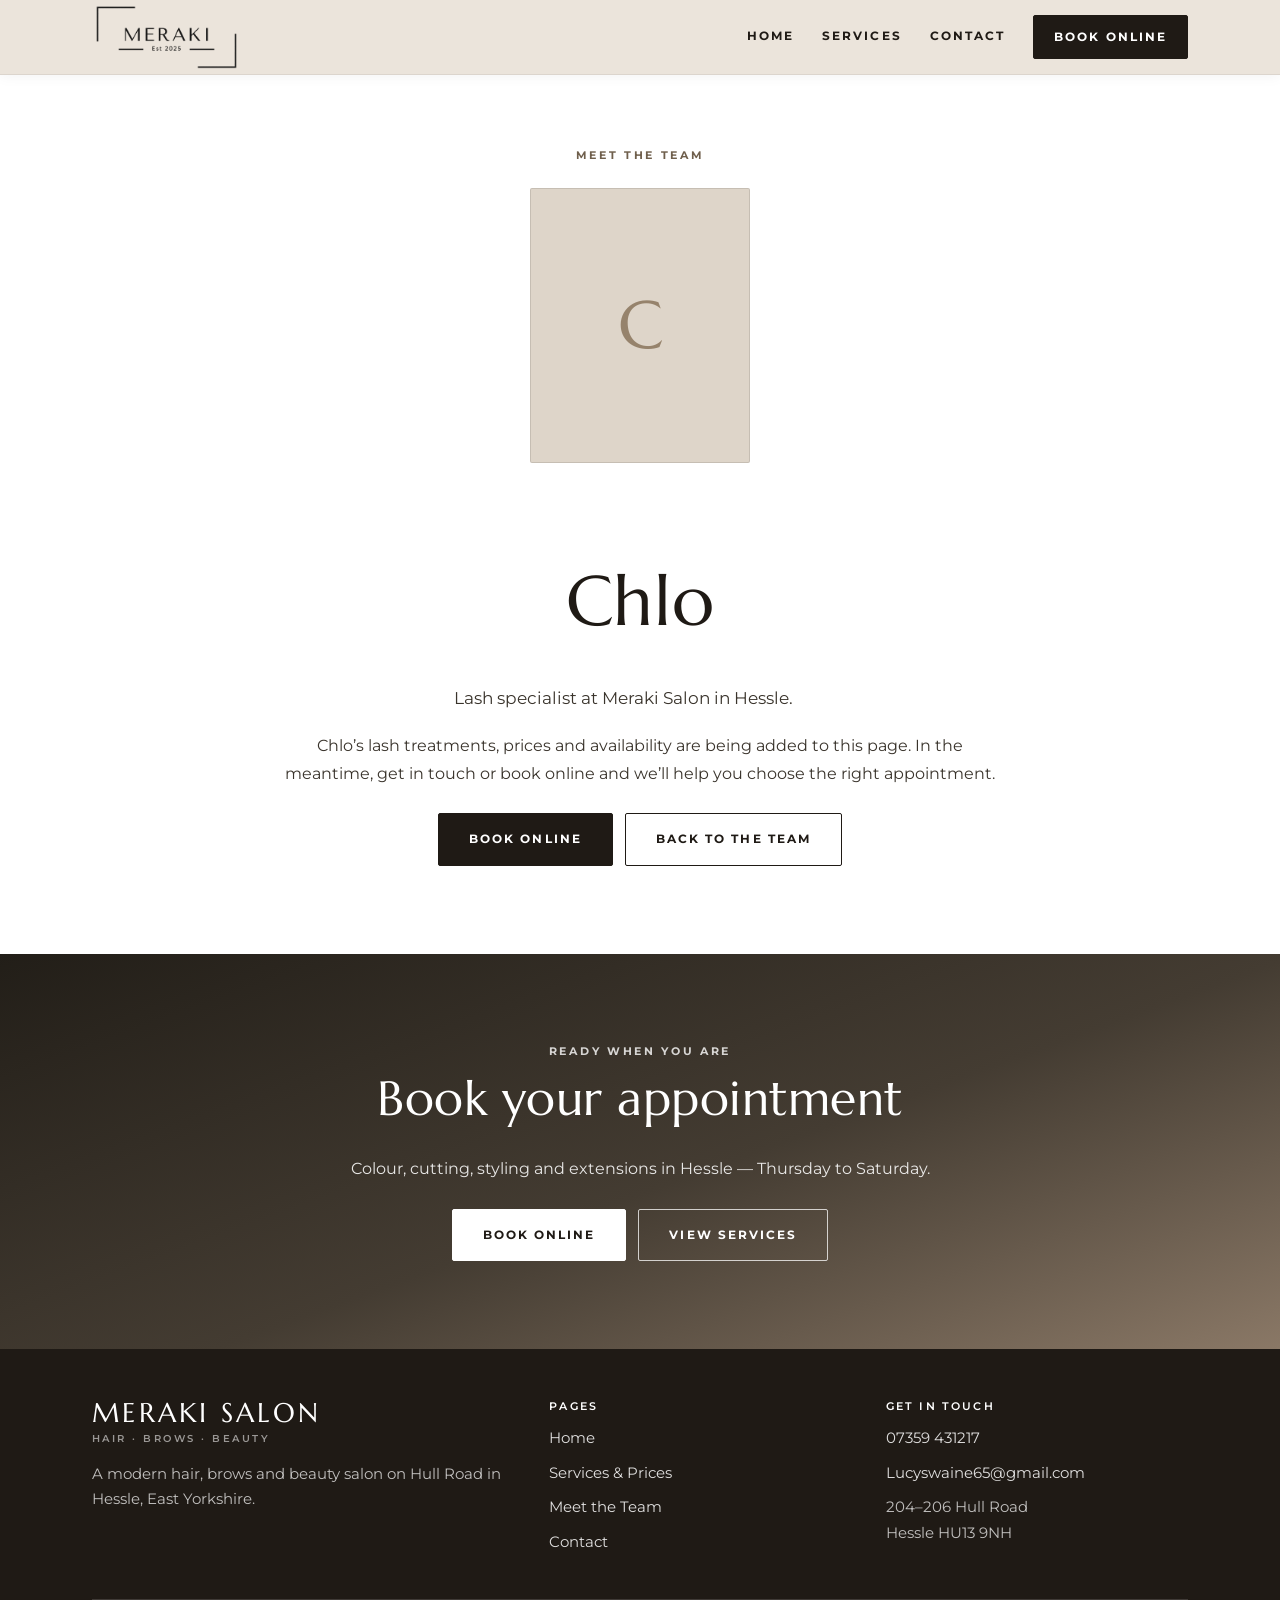
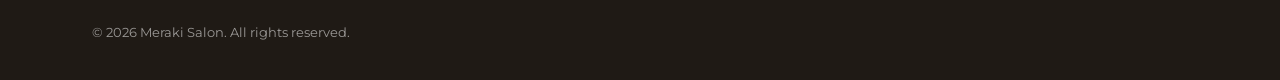
==== chlo.html @ 534a0dbd "Rebrand to hair, brows and beauty: hero copy at bottom, new intro, Meet the Team with Chlo page, cac" ====
<!DOCTYPE html>
<html lang="en-GB">
<head>
<meta charset="utf-8">
<meta name="viewport" content="width=device-width, initial-scale=1">
<title>Chlo | Lashes at Meraki Salon, Hessle</title>
<meta name="description" content="Meet Chlo, lash specialist at Meraki Salon on Hull Road, Hessle.">
<meta name="theme-color" content="#ebe4db">
<link rel="canonical" href="https://merakisalon.brightsite.app/chlo">
<meta name="robots" content="index,follow,max-image-preview:large">
<meta property="og:type" content="website">
<meta property="og:site_name" content="Meraki Salon">
<meta property="og:locale" content="en_GB">
<meta property="og:url" content="https://merakisalon.brightsite.app/chlo">
<meta property="og:title" content="Chlo | Lashes at Meraki Salon, Hessle">
<meta property="og:description" content="Meet Chlo, lash specialist at Meraki Salon on Hull Road, Hessle.">
<meta property="og:image" content="https://merakisalon.brightsite.app/images/hero-meraki.jpg">
<meta name="twitter:card" content="summary_large_image">
<meta name="twitter:title" content="Chlo | Lashes at Meraki Salon, Hessle">
<meta name="twitter:description" content="Meet Chlo, lash specialist at Meraki Salon on Hull Road, Hessle.">
<meta name="twitter:image" content="https://merakisalon.brightsite.app/images/hero-meraki.jpg">
<link rel="preconnect" href="https://fonts.googleapis.com">
<link rel="preconnect" href="https://fonts.gstatic.com" crossorigin>
<link href="https://fonts.googleapis.com/css2?family=Marcellus&family=Montserrat:wght@300;400;600;700&display=swap" rel="stylesheet">
<link rel="icon" href="images/favicon.svg" type="image/svg+xml">
<link rel="stylesheet" href="css/site.css">
</head>
<body>

<header class="site-header">
  <div class="container">
    <a class="brand" href="/"><img class="brand-logo" src="images/meraki-logo-v2.png" alt="Meraki Salon" width="800" height="337"></a>
    <button class="nav-toggle" aria-label="Menu" aria-expanded="false"><i></i><i></i><i></i></button>
    <nav class="nav">
      <a href="/">Home</a>
      <span class="has-drop">
        <a href="/services">Services</a>
        <span class="drop">
          <a href="/services">All Services &amp; Prices</a>
          <a href="/services#packages">Packages</a>
          <a href="/services#colour">Hair Colouring</a>
          <a href="/services#cutting">Cutting</a>
          <a href="/services#styling">Styling &amp; Treatments</a>
        </span>
      </span>
      <a href="/contact">Contact</a>
      <a class="btn btn--ghost nav-gift" href="tel:+447359431217">Call&nbsp;Lucy</a>
      <a class="btn" href="https://www.fresha.com/book-now/lucy-swaine-hairdressing-fx5bd5df/all-offer?pId=1186600" target="_blank" rel="noopener">Book&nbsp;Online</a>
      <span class="nav-wordmark" aria-hidden="true">Meraki Salon</span>
    </nav>
  </div>
</header>

<section class="section section--first">
  <div class="container intro">
    <span class="eyebrow">Meet the team</span>
    <div class="team" style="margin:1.4em 0 1.6em"><div class="team-card" style="cursor:default"><div class="team-photo" role="img" aria-label="Photo of Chlo coming soon"><span>C</span></div></div></div>
    <h1>Chlo</h1>
    <p class="lede">Lash specialist at Meraki Salon in Hessle.</p>
    <p>Chlo&rsquo;s lash treatments, prices and availability are being added to this page. In the meantime, get in touch or book online and we&rsquo;ll help you choose the right appointment.</p>
    <div class="btn-row" style="justify-content:center">
      <a class="btn" href="https://www.fresha.com/book-now/lucy-swaine-hairdressing-fx5bd5df/all-offer?pId=1186600" target="_blank" rel="noopener">Book Online</a>
      <a class="btn btn--ghost" href="/#team">Back to the team</a>
    </div>
  </div>
</section>

<section class="section band">
  <div class="container">
    <span class="eyebrow">Ready when you are</span>
    <h2>Book your appointment</h2>
    <p>Colour, cutting, styling and extensions in Hessle &mdash; Thursday to Saturday.</p>
    <div class="btn-row" style="justify-content:center;margin-top:1.6em">
      <a class="btn btn--light" href="https://www.fresha.com/book-now/lucy-swaine-hairdressing-fx5bd5df/all-offer?pId=1186600" target="_blank" rel="noopener">Book Online</a>
      <a class="btn btn--outline-light" href="/services">View Services</a>
    </div>
  </div>
</section>

<footer class="site-footer">
  <div class="container">
    <div class="footer-grid">
      <div>
        <p class="brand-line">Meraki Salon</p>
        <span class="brand-line-sub">Hair &middot; Brows &middot; Beauty</span>
        <p>A modern hair, brows and beauty salon on Hull Road in Hessle, East Yorkshire.</p>
      </div>
      <div>
        <h4>Pages</h4>
        <ul>
          <li><a href="/">Home</a></li>
          <li><a href="/services">Services &amp; Prices</a></li>
          <li><a href="/#team">Meet the Team</a></li>
          <li><a href="/contact">Contact</a></li>
        </ul>
      </div>
      <div>
        <h4>Get in touch</h4>
        <ul>
          <li><a href="tel:+447359431217">07359 431217</a></li>
          <li><a href="mailto:Lucyswaine65@gmail.com">Lucyswaine65@gmail.com</a></li>
          <li>204&ndash;206 Hull Road<br>Hessle HU13 9NH</li>
        </ul>
      </div>
    </div>
    <div class="legal">&copy; <span id="yr">2026</span> Meraki Salon. All rights reserved.</div>
  </div>
</footer>

<script src="js/site.js" defer></script>
</body>
</html>
---- css/site.css ----
/* Meraki Salon — Hessle. Single stylesheet, no dependencies. */

:root{
  --ink:#1f1a15;
  --body:#3a342c;
  --muted:#6c6254;
  /* The whole palette is keyed to the salon's polished plaster wall, which
     samples at #b8a594 — a warm greige, not a gold. --champagne is that wall
     tinted back to a page wash; the header, tinted sections and the mobile
     hero panel all key off it, alternating against plain white. It sits a
     step deeper than off-white on purpose — at #f6efe9 the banding was too
     close to white to read on a phone. --clay is the wall at full strength,
     darkened just enough to carry small text on the wash. */
  --wall:#b8a594;
  --champagne:#ebe4db;
  --champagne-2:#ded5c9;
  --taupe:#cdc1b2;
  --clay:#96836c;
  --clay-dark:#6f5f4c;
  --line:rgba(28,24,21,.12);
  --radius:2px;
  --shadow:0 18px 50px rgba(28,24,21,.10);
}

*,*::before,*::after{box-sizing:border-box;}
html{scroll-behavior:smooth;scroll-padding-top:110px;}
body{
  margin:0;
  font-family:'Montserrat',-apple-system,BlinkMacSystemFont,'Segoe UI',Helvetica,Arial,sans-serif;
  font-size:16px;line-height:1.75;color:var(--body);background:#fff;
  -webkit-font-smoothing:antialiased;
}
img{max-width:100%;display:block;}
a{color:var(--clay-dark);}

h1,h2,h3,h4{color:var(--ink);font-weight:600;line-height:1.2;margin:0 0 .6em;letter-spacing:-.01em;}
/* Display serif for page and section titles — it matches the lettering on the
   salon's own sign. Montserrat carries everything smaller, where the serif's
   thin strokes stop holding up. */
h1,h2{
  font-family:'Marcellus',Georgia,'Times New Roman',serif;
  font-weight:400;letter-spacing:.01em;line-height:1.12;
}
h1{font-size:clamp(2.7rem,6.4vw,4.4rem);}
h2{font-size:clamp(2.1rem,4.2vw,3rem);}
h3{font-size:1.05rem;font-weight:600;}
p{margin:0 0 1.1em;}

.container{width:100%;max-width:1140px;margin:0 auto;padding:0 22px;}
.section{padding:5.5em 0;}
.section--tint{background:var(--champagne);}
/* first section on pages with no hero — clear the fixed header */
.section.section--first{padding-top:calc(74px + 4.5em);}
@media(max-width:767px){.section.section--first{padding-top:calc(74px + 2.2em);}}
.section--taupe{background:var(--champagne-2);}
@media(max-width:767px){.section{padding:3.5em 0;}}

.eyebrow{
  display:block;font-size:.7rem;font-weight:700;letter-spacing:.24em;
  text-transform:uppercase;color:var(--clay-dark);margin-bottom:1em;
}
.lede{font-size:1.06rem;color:var(--body);max-width:62ch;}
.center{text-align:center;}
.sr-only{
  position:absolute;width:1px;height:1px;padding:0;margin:-1px;overflow:hidden;
  clip:rect(0 0 0 0);white-space:nowrap;border:0;
}
.center .lede{margin-left:auto;margin-right:auto;}

.btn{
  display:inline-block;padding:15px 30px;border:1px solid var(--ink);
  background:var(--ink);color:#fff;text-decoration:none;border-radius:var(--radius);
  font-size:.72rem;font-weight:700;letter-spacing:.18em;text-transform:uppercase;
  transition:background .2s,color .2s,border-color .2s;
}
.btn:hover{background:transparent;color:var(--ink);}
.btn--ghost{background:transparent;color:var(--ink);}
.btn--ghost:hover{background:var(--ink);color:#fff;}
.btn--light{background:#fff;border-color:#fff;color:var(--ink);}
.btn--light:hover{background:transparent;color:#fff;border-color:#fff;}
.btn--outline-light{background:transparent;border-color:rgba(255,255,255,.75);color:#fff;}
.btn--outline-light:hover{background:#fff;color:var(--ink);border-color:#fff;}
.btn-row{display:flex;flex-wrap:wrap;gap:12px;}
.center .btn-row{justify-content:center;}

/* ---------- motion ----------
   Everything here is opt-in via .reveal and disabled entirely for
   users who ask for reduced motion. */
.reveal{
  opacity:0;transform:translateY(22px);
  transition:opacity .7s cubic-bezier(.22,.61,.36,1), transform .7s cubic-bezier(.22,.61,.36,1);
  will-change:opacity,transform;
}
.reveal.in{opacity:1;transform:none;}
.reveal-d1{transition-delay:.09s;}
.reveal-d2{transition-delay:.18s;}
.reveal-d3{transition-delay:.27s;}

/* hero entrance */
@keyframes heroFade{from{opacity:0;transform:scale(1.045);}to{opacity:1;transform:none;}}
@keyframes riseIn{from{opacity:0;transform:translateY(16px);}to{opacity:1;transform:none;}}
.hero-media img{animation:heroFade 1.4s cubic-bezier(.22,.61,.36,1) both;}
.hero .eyebrow{animation:riseIn .8s cubic-bezier(.22,.61,.36,1) .25s both;}
.hero-title{animation:riseIn .8s cubic-bezier(.22,.61,.36,1) .34s both;}
.hero .hero-sub{animation:riseIn .8s cubic-bezier(.22,.61,.36,1) .46s both;}
.hero .btn-row{animation:riseIn .8s cubic-bezier(.22,.61,.36,1) .5s both;}
.hero-tags{animation:riseIn .8s cubic-bezier(.22,.61,.36,1) .62s both;}

/* interaction polish */
.btn{transition:background .25s,color .25s,border-color .25s,transform .25s,box-shadow .25s;}
.btn:hover{transform:translateY(-2px);box-shadow:0 10px 22px rgba(28,24,21,.16);}
.btn:active{transform:translateY(0);box-shadow:none;}
.card{transition:transform .4s cubic-bezier(.22,.61,.36,1),box-shadow .4s;}
.card:hover{transform:translateY(-4px);box-shadow:0 26px 60px rgba(28,24,21,.14);}
.gallery figure::after{
  content:"";position:absolute;inset:0;background:rgba(28,24,21,.12);
  opacity:0;transition:opacity .4s;
}
.gallery figure:hover::after{opacity:1;}
.brand:hover .brand-name{opacity:.72;}
.drop{transform-origin:top center;}
.has-drop:hover .drop,.has-drop:focus-within .drop{animation:riseIn .28s ease both;}

@media(prefers-reduced-motion:reduce){
  .reveal{opacity:1;transform:none;transition:none;}
  .hero-media img,.hero .eyebrow,.hero-title,.hero .hero-sub,.hero .btn-row,.hero-tags,
  .has-drop:hover .drop,.has-drop:focus-within .drop{animation:none;}
  .btn:hover,.card:hover{transform:none;box-shadow:none;}
  html{scroll-behavior:auto;}
}

/* ---------- header ---------- */
.site-header{
  position:fixed;inset:0 0 auto 0;z-index:50;background:var(--champagne);
  border-bottom:1px solid rgba(28,24,21,.07);
  box-shadow:0 1px 14px rgba(28,24,21,.05);
  transition:box-shadow .35s ease,background .35s ease;
}
/* NB: no backdrop-filter / filter here. A filtered ancestor becomes the
   containing block for position:fixed children, which would clip the
   full-screen mobile menu to the header's height. */
.site-header.scrolled{
  background:var(--champagne);
  box-shadow:0 6px 26px rgba(28,24,21,.12);
}
body.nav-open .site-header{box-shadow:none;}
.site-header .container{display:flex;align-items:center;gap:16px;min-height:74px;}
.brand{
  display:flex;flex-direction:column;line-height:1.1;text-decoration:none;color:var(--ink);
  margin-right:auto;
}
.brand-name{
  font-family:'Marcellus',Georgia,'Times New Roman',serif;
  font-size:1.5rem;font-weight:400;letter-spacing:.1em;text-transform:uppercase;
  line-height:1;transition:opacity .3s;
}
@media(max-width:400px){.brand-name{font-size:1.25rem;letter-spacing:.07em;}}
.brand span{
  font-size:.55rem;font-weight:600;letter-spacing:.24em;text-transform:uppercase;
  color:var(--clay-dark);margin-top:2px;
}
@media(max-width:400px){.brand b{font-size:1.8rem;}.brand span{font-size:.5rem;letter-spacing:.2em;}}
.brand-logo{display:block;height:64px;width:auto;}
@media(max-width:400px){.brand-logo{height:52px;}}
.nav{display:flex;align-items:center;gap:28px;}
.nav a{
  text-decoration:none;color:var(--ink);font-size:.72rem;font-weight:700;
  letter-spacing:.18em;text-transform:uppercase;padding:6px 0;border-bottom:1px solid transparent;
}
.nav a:hover,.nav a[aria-current="page"]{border-bottom-color:var(--ink);}
.nav a.btn{padding:11px 20px;color:#fff;border-bottom:1px solid var(--ink);}
.nav a.btn:hover{background:transparent;color:var(--ink);}
.nav a.btn--ghost{background:transparent;color:var(--ink);}
.nav a.btn--ghost:hover{background:var(--ink);color:#fff;}
/* Gift Cards lives in the burger menu only — not in the desktop header bar */
.nav-gift{display:none;}
.nav-wordmark{display:none;}
/* dropdown */
.has-drop{position:relative;display:flex;align-items:center;}
.drop{
  position:absolute;top:100%;left:-18px;min-width:250px;background:var(--champagne);
  border:1px solid var(--line);box-shadow:0 18px 40px rgba(28,24,21,.14);
  padding:10px 0;display:none;
}
.has-drop:hover .drop,.has-drop:focus-within .drop{display:block;}
.drop a{
  display:block;padding:9px 22px;letter-spacing:.12em;font-size:.68rem;border-bottom:0;
}
.drop a:hover{background:#fff;border-bottom-color:transparent;}
.nav-toggle{display:none;background:none;border:0;padding:10px;cursor:pointer;}
.nav-toggle i{display:block;width:22px;height:2px;background:var(--ink);margin:4px 0;}
@media(max-width:860px){
  .nav-toggle{display:block;position:relative;z-index:60;}
  .nav-toggle i{transition:transform .25s ease,opacity .2s ease;}
  .nav-toggle[aria-expanded="true"] i:nth-child(1){transform:translateY(6px) rotate(45deg);}
  .nav-toggle[aria-expanded="true"] i:nth-child(2){opacity:0;}
  .nav-toggle[aria-expanded="true"] i:nth-child(3){transform:translateY(-6px) rotate(-45deg);}

  /* full-screen menu */
  .nav{
    position:fixed;inset:0;background:var(--champagne);z-index:55;
    flex-direction:column;align-items:stretch;justify-content:flex-start;gap:0;
    padding:96px 26px 40px;overflow-y:auto;display:none;
  }
  .nav.open{display:flex;}
  body.nav-open{overflow:hidden;}
  .nav a{
    padding:18px 0;border-bottom:1px solid var(--line);font-size:.9rem;letter-spacing:.16em;
  }
  .nav a.btn{margin-top:26px;text-align:center;font-size:.75rem;padding:17px 20px;}
  .nav-gift{display:block;margin-top:26px;}
  .nav-gift + .btn{margin-top:12px;}
  .nav-wordmark{
    display:block;margin:auto auto 6px;padding-top:38px;text-align:center;
    font-family:'Marcellus',Georgia,serif;font-size:1.7rem;font-weight:400;
    letter-spacing:.14em;text-transform:uppercase;color:var(--ink);opacity:.5;
  }

  /* treatments: closed until tapped */
  .has-drop{display:block;}
  .has-drop > a{
    display:flex;align-items:center;justify-content:space-between;
  }
  .has-drop > a::after{
    content:"";width:8px;height:8px;border-right:1.5px solid var(--ink);
    border-bottom:1.5px solid var(--ink);transform:rotate(45deg) translateY(-2px);
    transition:transform .25s ease;margin-left:12px;
  }
  .has-drop.open > a::after{transform:rotate(-135deg) translateY(-2px);}
  .drop{
    position:static;min-width:0;border:0;box-shadow:none;background:transparent;
    padding:0;display:none;
  }
  .has-drop:hover .drop,.has-drop:focus-within .drop{display:none;}
  .has-drop.open .drop{display:block;}
  .drop a{padding:14px 0 14px 18px;color:var(--muted);font-size:.78rem;}
}

/* ---------- hero (full-bleed photo, copy along the bottom) ---------- */
.hero{
  position:relative;margin-top:74px;background:var(--champagne-2);
  display:flex;align-items:flex-end;overflow:hidden;
  min-height:calc(100vh - 74px);
}
.hero-media{position:absolute;inset:0;}
.hero-media img{width:100%;height:100%;object-fit:cover;object-position:center 42%;}
/* Scrim: heaviest along the bottom edge, where the copy sits. */
.hero::after{
  content:"";position:absolute;inset:0;pointer-events:none;
  background:linear-gradient(to top,
      rgba(24,20,16,.82) 0%, rgba(24,20,16,.62) 26%,
      rgba(24,20,16,.26) 46%, rgba(24,20,16,0) 66%);
}
.hero .hero-copy{position:relative;z-index:2;width:100%;padding:0 0 clamp(36px,6vh,68px);}
.hero .inner{
  width:100%;max-width:820px;margin:0 auto;padding:0 28px;
  display:flex;flex-direction:column;align-items:center;text-align:center;
}
.hero .hero-sub{margin-left:auto;margin-right:auto;}
.hero .btn-row{justify-content:center;}
.hero-tags{justify-content:center;}
/* short viewports: the sign on the middle mirror needs clearing */
@media(min-width:901px) and (max-height:820px){
  .hero .hero-tags{display:none;}
  .hero .eyebrow{display:none;}
  .hero .hero-sub{margin-bottom:1.3em;}
}
.hero h1,.hero p{color:#fff;}
.hero .eyebrow{color:rgba(255,255,255,.85);}
.hero-title{
  font-family:'Marcellus',Georgia,serif;
  font-size:clamp(2.3rem,3.4vw,3.6rem);font-weight:400;line-height:1.06;
  letter-spacing:.015em;margin:0 0 .35em;text-shadow:0 2px 24px rgba(24,20,16,.5);
}
.hero-title em{font-style:normal;display:block;color:#e4d4bd;}
.hero .hero-sub{
  font-size:clamp(1.02rem,1.3vw,1.18rem);font-weight:300;max-width:44ch;
  margin-bottom:1.9em;text-shadow:0 2px 16px rgba(24,20,16,.4);
}
.hero .btn-row{margin-top:0;}
.hero-tags{
  display:flex;flex-wrap:wrap;gap:10px 24px;margin-top:2.2em;
  font-size:.66rem;font-weight:700;letter-spacing:.18em;text-transform:uppercase;
  color:rgba(255,255,255,.85);
}

/* mobile: whole photo, nothing on top of it — copy sits below, centred */
@media(max-width:900px){
  /* the desktop hero fills the viewport; on a phone it is only as tall
     as the photo plus the copy beneath it */
  .hero{display:block;min-height:0;background:var(--champagne);}
  .hero-media{position:static;}
  /* No crop on mobile. The mirror sits dead centre (50.9%) in the photo,
     so any crop pushes it off-centre — a 3/2 box was shaving 7% off the
     right and shifting it to ~55%. Let the image keep its own ratio. */
  .hero-media img{height:auto;aspect-ratio:auto;object-position:center;}
  .hero::after{display:none;}
  .hero .hero-copy{padding:2.2em 0 2.6em;text-align:center;}
  /* mobile order: photo, location line, title, subtitle, then buttons */
  .hero .inner{
    display:flex;flex-direction:column;align-items:center;
    max-width:1140px;margin:0 auto;padding:0 22px;
  }
  .hero .eyebrow{color:var(--clay-dark);margin-bottom:.8em;}
  .hero h1,.hero .hero-sub{color:var(--ink);text-shadow:none;}
  .hero-title{
    font-size:clamp(2rem,9vw,3rem);line-height:1.1;margin-bottom:.4em;
  }
  .hero-title em{color:var(--clay-dark);}
  .hero .hero-sub{
    font-size:1.05rem;line-height:1.5;max-width:28ch;margin:0 auto 1.6em;
  }
  .hero .btn-row{
    display:grid;grid-template-columns:1fr 1fr;gap:10px;
    width:100%;max-width:420px;justify-content:center;
  }
  .hero .btn{text-align:center;padding:14px 8px;}
  /* the photo is no longer behind the buttons, so put them back to dark-on-light */
  .hero .btn--light{background:var(--ink);border-color:var(--ink);color:#fff;}
  .hero .btn--light:hover{background:transparent;color:var(--ink);}
  .hero .btn--outline-light{border-color:var(--ink);color:var(--ink);}
  .hero .btn--outline-light:hover{background:var(--ink);color:#fff;}
  .hero .hero-tags{display:none;}
}
@media(max-width:560px){
  .hero .hero-copy{padding:1.8em 0 2.2em;}
  .hero .hero-sub{font-size:1rem;max-width:26ch;margin-bottom:1.4em;}
  .hero .btn{padding:14px 6px;font-size:.64rem;letter-spacing:.1em;}
}

/* page heroes on inner pages — no photo, just a champagne band */
.hero--short{display:block;padding:5em 0 4em;}
.hero--short .container{max-width:1140px;}
.hero--short p{max-width:58ch;}
@media(max-width:900px){.hero--short{padding:3em 0 2.5em;}}

/* ---------- grids ---------- */
.grid{display:grid;gap:26px;}
.grid-2{grid-template-columns:repeat(2,1fr);}
.grid-3{grid-template-columns:repeat(3,1fr);}
@media(max-width:860px){.grid-3{grid-template-columns:repeat(2,1fr);}}
@media(max-width:640px){.grid-2,.grid-3{grid-template-columns:1fr;}}

.card{
  background:#fff;border:1px solid var(--line);border-radius:var(--radius);
  padding:32px 28px;box-shadow:var(--shadow);
}
.card .num{
  display:block;font-size:.7rem;font-weight:700;letter-spacing:.22em;
  color:var(--clay-dark);margin-bottom:1em;
}
.card p:last-child{margin-bottom:0;}

/* whole-card links */
.card-link{display:block;text-decoration:none;color:inherit;}
.card-link h3{transition:color .25s;}
.card-link:hover h3{color:var(--clay-dark);}
.card-cta{
  display:inline-flex;align-items:center;gap:8px;margin-top:1.2em;
  font-size:.66rem;font-weight:700;letter-spacing:.18em;text-transform:uppercase;
  color:var(--clay-dark);
}
.card-cta::after{
  content:"";width:7px;height:7px;border-top:1.5px solid currentColor;
  border-right:1.5px solid currentColor;transform:rotate(45deg);
  transition:transform .25s;
}
.card-link:hover .card-cta::after{transform:rotate(45deg) translate(3px,-3px);}

/* ---------- category jump grid (4x2 desktop, 2x4 mobile) ---------- */
.cat-nav{display:grid;grid-template-columns:repeat(4,1fr);gap:12px;}
.cat-nav .btn{
  padding:16px 10px;text-align:center;display:flex;align-items:center;justify-content:center;
}
@media(max-width:760px){
  .cat-nav{grid-template-columns:repeat(2,1fr);gap:10px;}
  .cat-nav .btn{padding:15px 8px;font-size:.66rem;letter-spacing:.12em;}
}

/* ---------- reviews ---------- */
.review{display:flex;flex-direction:column;}
.stars{color:var(--clay);letter-spacing:.22em;font-size:.9rem;margin-bottom:1em;}
.review blockquote{margin:0 0 1.4em;font-size:1.02rem;color:var(--ink);line-height:1.7;}
.review .who{
  margin-top:auto;font-size:.68rem;font-weight:700;letter-spacing:.18em;
  text-transform:uppercase;color:var(--clay-dark);
}
.review .who small{
  display:block;letter-spacing:.06em;text-transform:none;font-weight:400;
  font-size:.82rem;color:var(--muted);margin-top:.35em;
}

/* ---------- gallery ---------- */
.gallery{display:grid;grid-template-columns:repeat(3,1fr);gap:14px;}
@media(max-width:760px){.gallery{grid-template-columns:repeat(2,1fr);gap:10px;}}
.gallery figure{margin:0;position:relative;aspect-ratio:1/1;overflow:hidden;background:var(--champagne-2);}
.gallery img{width:100%;height:100%;object-fit:cover;transition:transform .5s ease;}
.gallery figure:hover img{transform:scale(1.04);}

/* ---------- treatment categories ---------- */
.cat{margin-bottom:3.5em;}
.cat:last-child{margin-bottom:0;}
.cat-head{border-bottom:1px solid var(--line);padding-bottom:1em;margin-bottom:1.6em;}
.cat-head h2{margin-bottom:.25em;}
.cat-head p{margin:0;color:var(--muted);}

.treat{
  display:grid;grid-template-columns:1fr auto;gap:6px 26px;align-items:baseline;
  padding:22px 0;border-bottom:1px solid var(--line);
}
.treat:last-child{border-bottom:0;}
.treat h3{margin:0;}
.treat .tag{font-size:.85rem;color:var(--clay-dark);grid-column:1;}
.treat .desc{font-size:.94rem;color:var(--muted);grid-column:1;margin:.4em 0 0;}
.treat .price{
  grid-row:1 / span 3;grid-column:2;font-size:1.02rem;color:var(--ink);white-space:nowrap;
  display:flex;flex-direction:column;align-items:flex-end;gap:3px;
}
.treat .price span{font-weight:600;}
.treat .price span em{font-style:normal;font-weight:400;color:var(--muted);font-size:.85rem;}
.treat .price .course{font-size:.85rem;font-weight:600;color:var(--clay-dark);}
/* mobile treatment rows: name left, price right on one line, details beneath */
@media(max-width:640px){
  .cat{margin-bottom:2.6em;}
  .cat-head{padding-bottom:.8em;margin-bottom:1em;}
  .cat-head h2{font-size:1.42rem;}
  .cat-head p{font-size:.88rem;line-height:1.55;}

  .treat{
    grid-template-columns:1fr auto;
    gap:2px 14px;
    padding:15px 0;
    align-items:baseline;
  }
  .treat h3{
    grid-column:1;grid-row:1;
    font-size:.94rem;font-weight:600;line-height:1.35;
  }
  .treat .price{
    grid-column:2;grid-row:1;
    font-size:.94rem;align-items:flex-end;gap:1px;
  }
  .treat .price span em{font-size:.74rem;}
  .treat .price .course{font-size:.72rem;}
  .treat .tag{
    grid-column:1 / -1;grid-row:2;
    font-size:.76rem;line-height:1.45;margin:.15em 0 0;
  }
  .treat .desc{
    grid-column:1 / -1;grid-row:3;
    font-size:.83rem;line-height:1.6;margin:.4em 0 0;
  }
  .quote{font-size:.92rem;padding-left:16px;}
  .notes{margin-top:2.4em;}
}

/* policy notes */
.notes{margin-top:3.5em;}
.notes .card{padding:26px 28px;}
.notes h3{margin-bottom:.6em;}
.notes p{margin:0;font-size:.94rem;color:var(--muted);}
.quote{
  border-left:2px solid var(--clay);padding:6px 0 6px 20px;margin:0 0 1.4em;
  font-size:1.02rem;color:var(--ink);font-style:italic;
}

/* ---------- contact ---------- */
.contact-grid{display:grid;grid-template-columns:1.05fr 1fr;gap:40px;}
@media(max-width:860px){.contact-grid{grid-template-columns:1fr;}}
.detail{display:flex;gap:16px;padding:20px 0;border-bottom:1px solid var(--line);}
.detail:last-child{border-bottom:0;}
.detail .k{
  min-width:104px;font-size:.68rem;font-weight:700;letter-spacing:.18em;
  text-transform:uppercase;color:var(--clay-dark);padding-top:4px;
}
.detail .v{font-style:normal;font-size:1.02rem;color:var(--ink);}
.detail .v a{color:var(--ink);text-decoration:none;border-bottom:1px solid var(--line);}
.detail .v a:hover{border-bottom-color:var(--ink);}
.detail .v small{display:block;font-size:.85rem;color:var(--muted);}

.hours{width:100%;border-collapse:collapse;}
.hours th,.hours td{
  text-align:left;padding:11px 0;border-bottom:1px solid var(--line);font-size:.96rem;font-weight:400;
}
.hours td{text-align:right;color:var(--ink);}
.hours tr:last-child th,.hours tr:last-child td{border-bottom:0;}

.form label{
  display:block;font-size:.68rem;font-weight:700;letter-spacing:.18em;
  text-transform:uppercase;color:var(--clay-dark);margin:0 0 8px;
}
.form .field{margin-bottom:20px;}
.form input,.form select,.form textarea{
  width:100%;padding:13px 15px;border:1px solid var(--line);border-radius:var(--radius);
  font:inherit;font-size:.98rem;color:var(--ink);background:#fff;
}
.form input:focus,.form select:focus,.form textarea:focus{outline:2px solid var(--clay);outline-offset:1px;}
.form textarea{min-height:130px;resize:vertical;}
.form-note{font-size:.85rem;color:var(--muted);margin-top:1em;}

/* ---------- find us / map ---------- */
.find{display:grid;grid-template-columns:1fr 1.35fr;gap:40px;align-items:center;}
@media(max-width:860px){.find{grid-template-columns:1fr;gap:26px;}}
.map{
  position:relative;width:100%;aspect-ratio:16/10;border:1px solid var(--line);
  border-radius:var(--radius);overflow:hidden;background:var(--champagne-2);
}
.map iframe{position:absolute;inset:0;width:100%;height:100%;border:0;}
.find address{font-style:normal;font-size:1.15rem;color:var(--ink);line-height:1.7;margin-bottom:1.4em;}

/* ---------- cta band ---------- */
.band{
  background:linear-gradient(160deg,#221e18 0%,#443c32 55%,#8a7866 100%);
  color:#fff;text-align:center;
}
.band h2,.band .eyebrow{color:#fff;}
.band .eyebrow{color:rgba(255,255,255,.8);}
.band p{color:rgba(255,255,255,.88);max-width:56ch;margin-left:auto;margin-right:auto;}

/* ---------- footer ---------- */
.site-footer{background:var(--ink);color:rgba(255,255,255,.72);padding:3.5em 0 2.5em;font-size:.92rem;}
.site-footer a{color:rgba(255,255,255,.86);text-decoration:none;}
.site-footer a:hover{color:#fff;}
.footer-grid{display:grid;grid-template-columns:1.4fr 1fr 1fr;gap:34px;}
@media(max-width:700px){.footer-grid{grid-template-columns:1fr;}}
.site-footer h4{color:#fff;font-size:.68rem;letter-spacing:.2em;text-transform:uppercase;margin-bottom:1.2em;}
.site-footer ul{list-style:none;margin:0;padding:0;}
.site-footer li{margin-bottom:.6em;}
.site-footer .brand-line{
  font-family:'Marcellus',Georgia,serif;font-size:1.7rem;font-weight:400;
  letter-spacing:.12em;text-transform:uppercase;color:#fff;
  margin:0 0 .15em;line-height:1;
}
.site-footer .brand-line-sub{
  display:block;font-size:.6rem;font-weight:600;letter-spacing:.26em;
  text-transform:uppercase;color:rgba(255,255,255,.55);margin-bottom:1.4em;
}
.legal{
  margin-top:2.6em;padding-top:1.6em;border-top:1px solid rgba(255,255,255,.14);
  font-size:.82rem;color:rgba(255,255,255,.55);
}

/* ---------- intro + team ---------- */
.intro{max-width:760px;text-align:center;}
.intro .btn-row{margin-top:1.6em;}
.team{display:flex;flex-wrap:wrap;justify-content:center;gap:34px 28px;}
.team-card{
  display:block;width:220px;text-align:center;text-decoration:none;color:inherit;
}
.team-photo{
  width:100%;aspect-ratio:4/5;background:var(--champagne-2);border:1px solid var(--line);
  border-radius:var(--radius);overflow:hidden;margin-bottom:1.1em;
  display:flex;align-items:center;justify-content:center;
  font-family:'Marcellus',Georgia,serif;font-size:4.2rem;color:var(--clay);
  transition:transform .4s cubic-bezier(.22,.61,.36,1),box-shadow .4s;
}
.team-photo img{width:100%;height:100%;object-fit:cover;display:block;}
.team-card:hover .team-photo{transform:translateY(-4px);box-shadow:0 26px 60px rgba(28,24,21,.14);}
.team-card h3{margin:0 0 .15em;font-size:1.35rem;transition:color .25s;}
.team-card:hover h3{color:var(--clay-dark);}
.team-role{
  margin:0 0 .9em;font-size:.7rem;font-weight:700;letter-spacing:.2em;
  text-transform:uppercase;color:var(--clay-dark);
}
@media(max-width:560px){.team-card{width:calc(50% - 14px);min-width:150px;}}
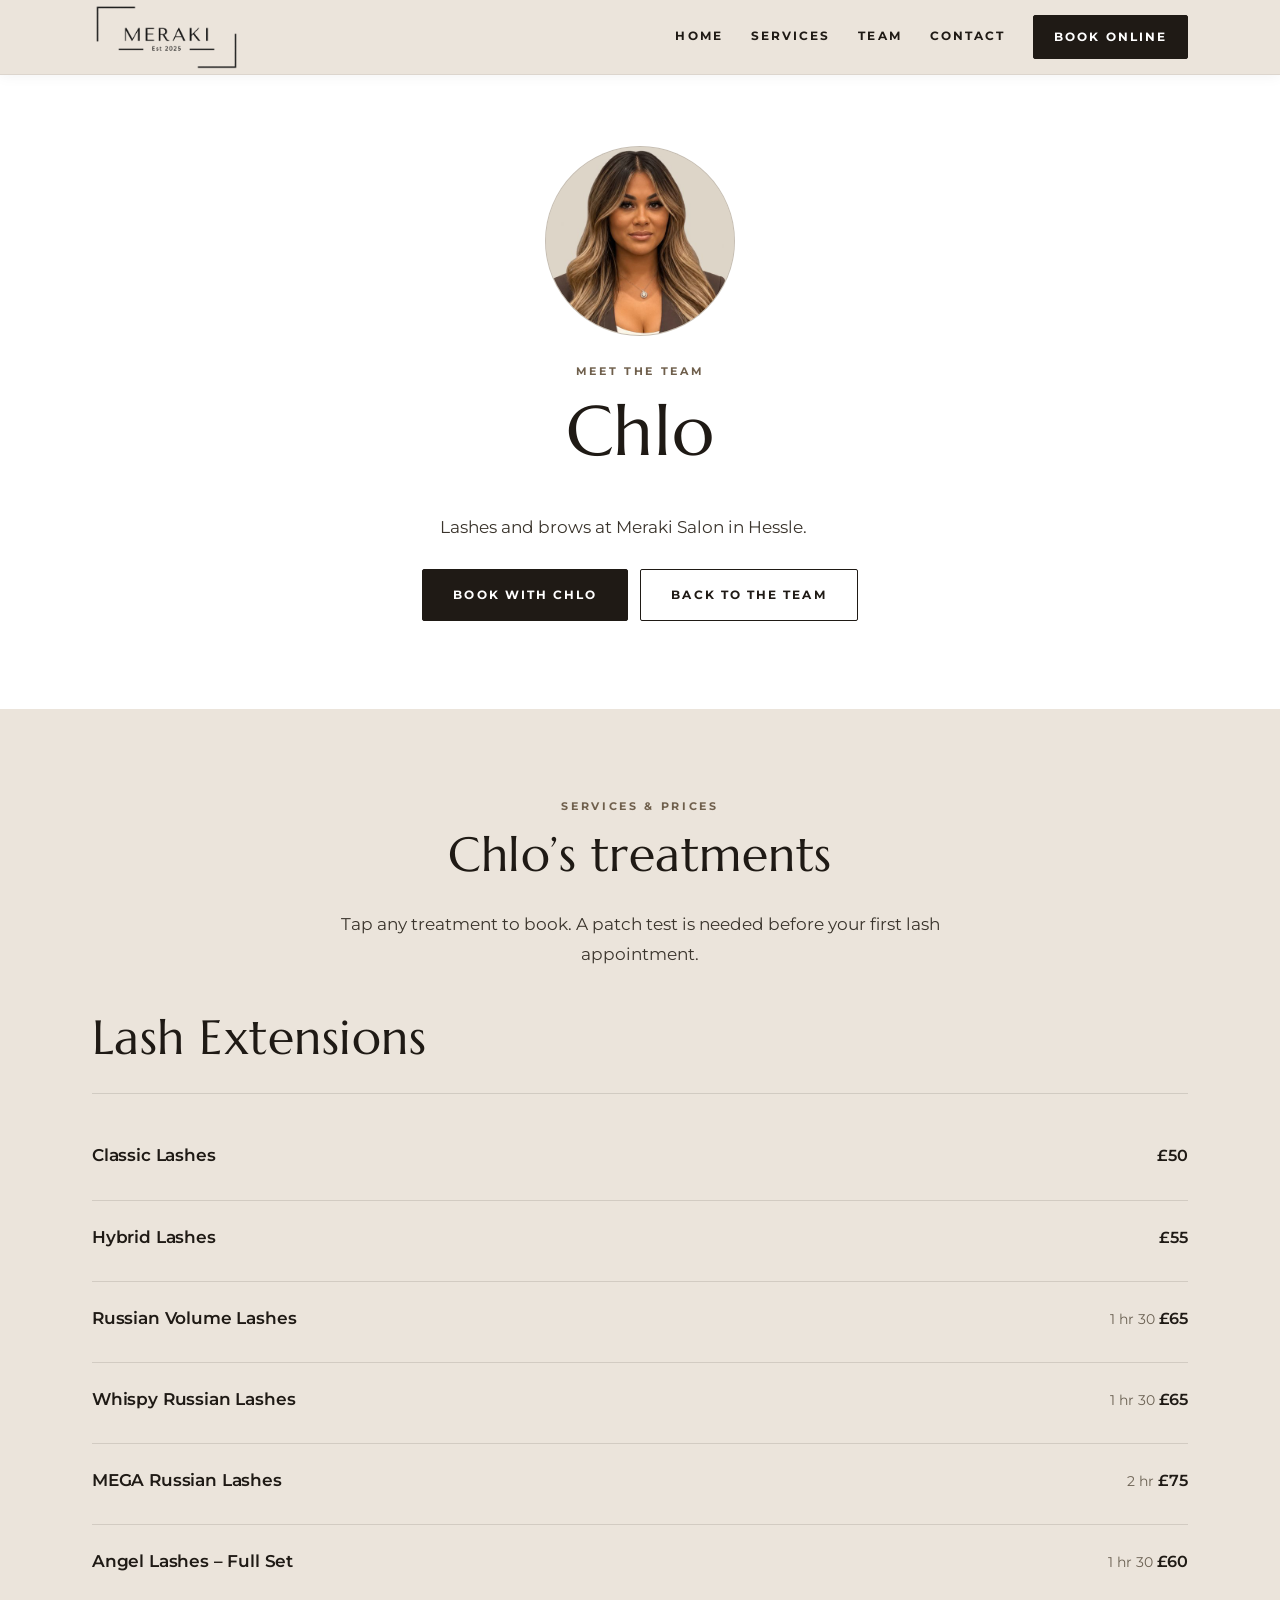
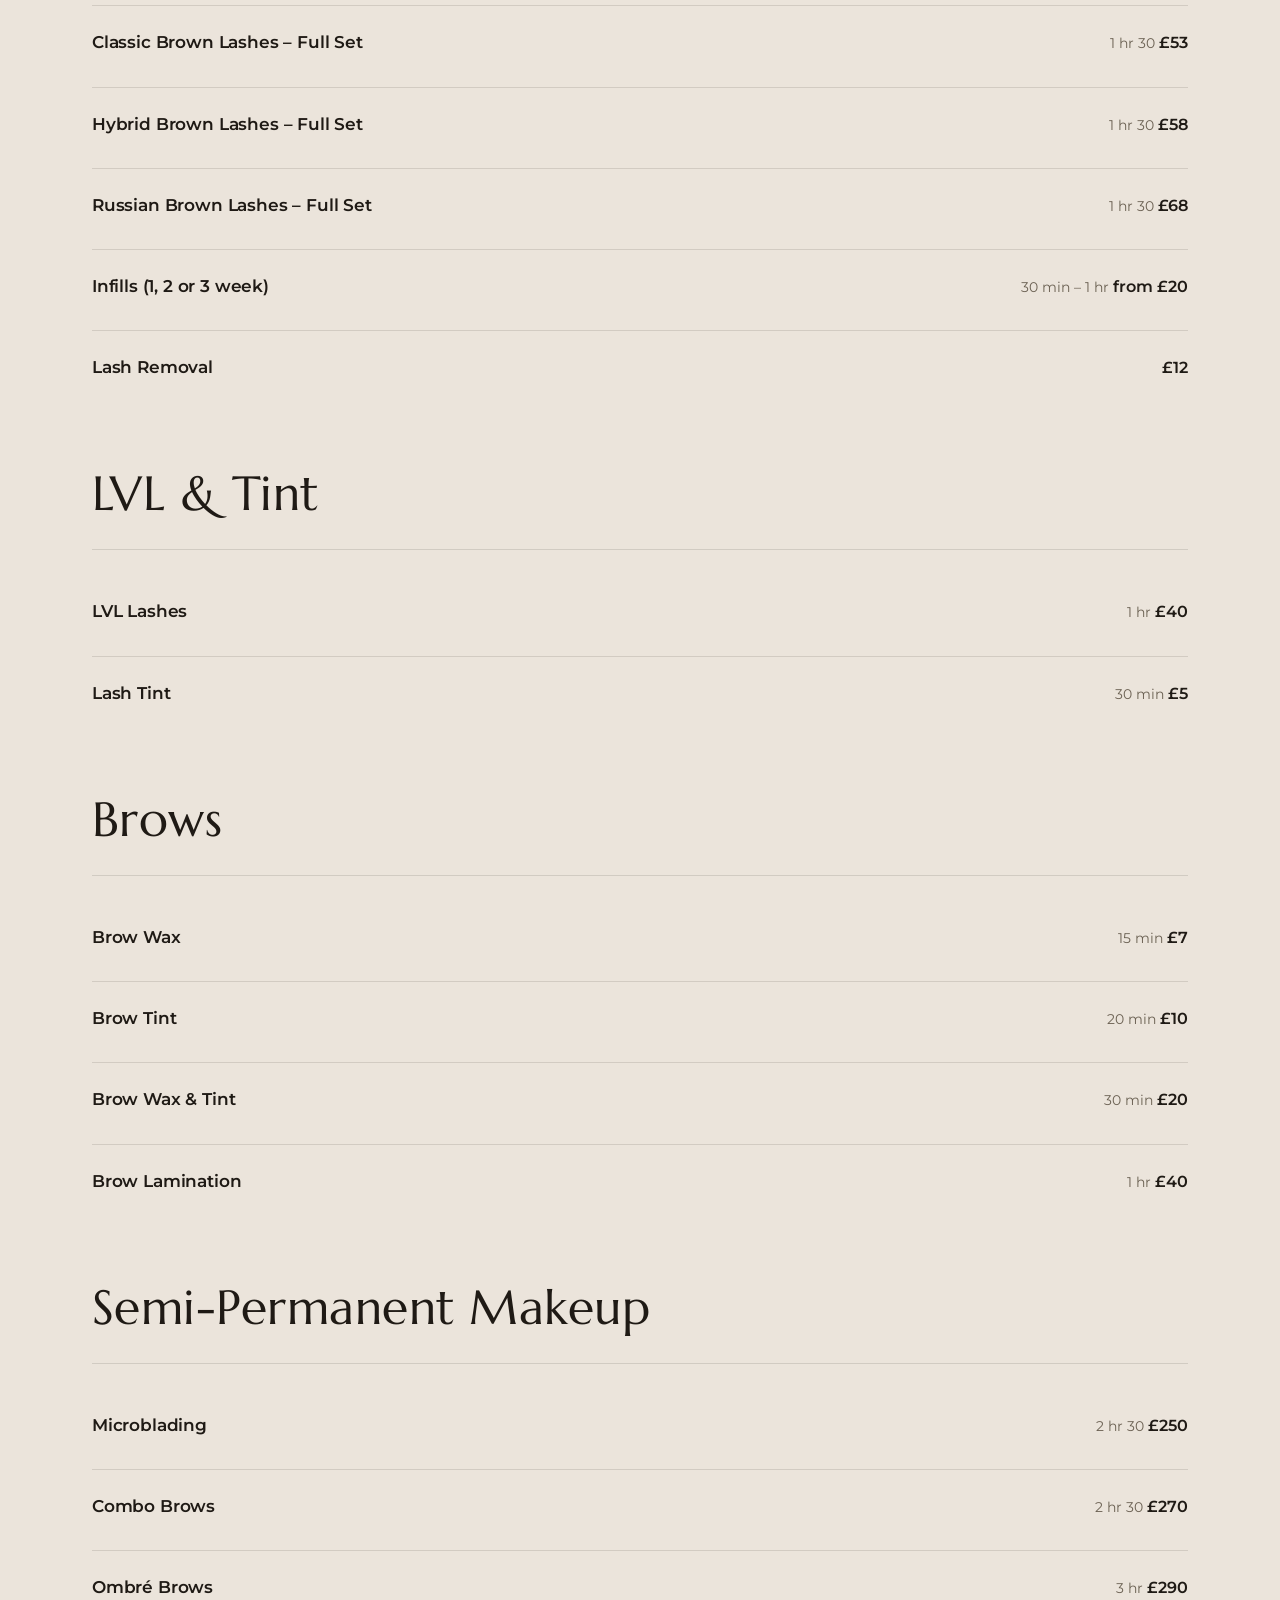
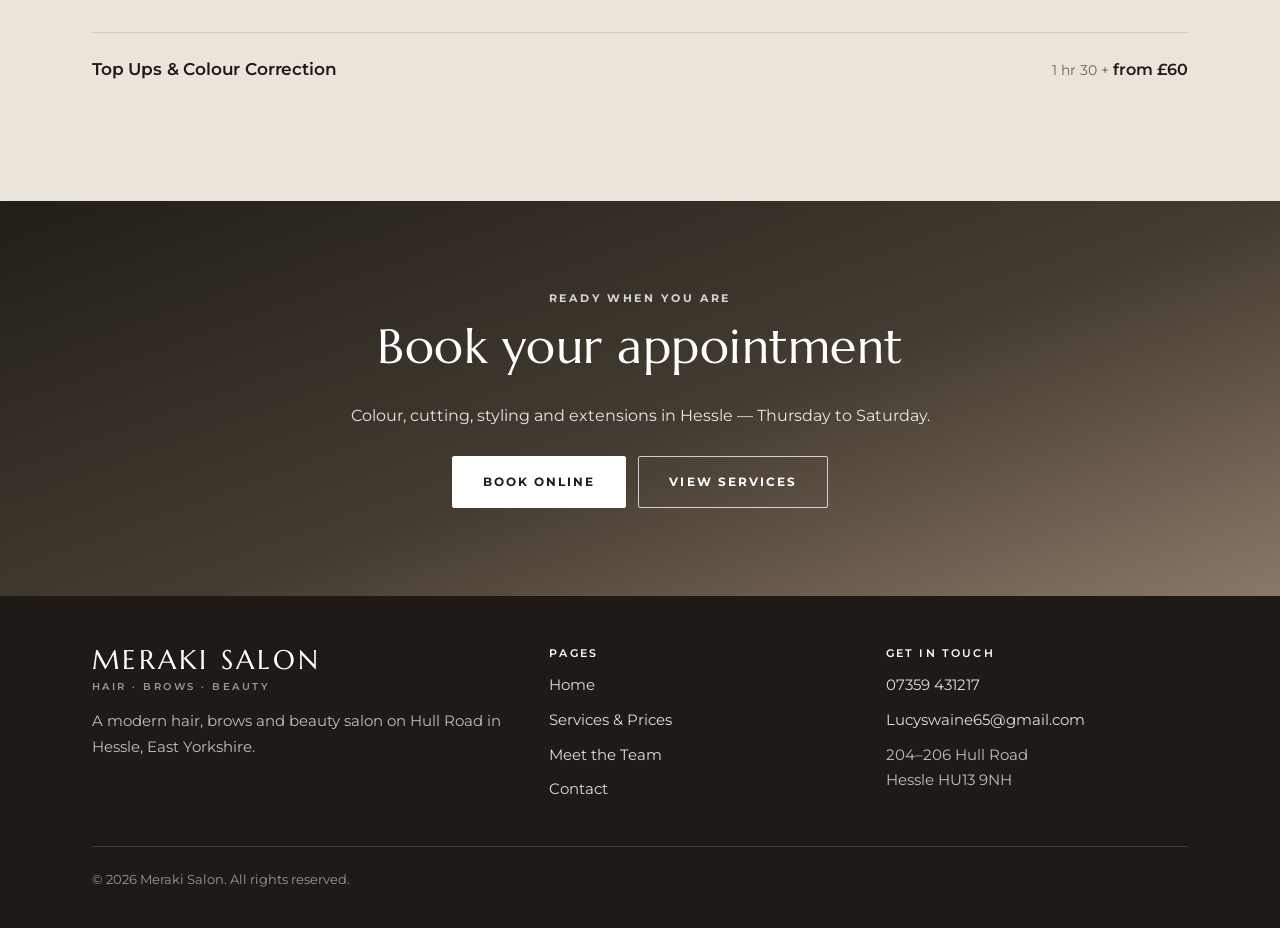
==== commit 76bdb653: "Team row: five circles under the welcome, Chlo and Lucy pages with linked services and prices Co-Aut" ====
--- a/chlo.html
+++ b/chlo.html
@@ -3,8 +3,8 @@
 <head>
 <meta charset="utf-8">
 <meta name="viewport" content="width=device-width, initial-scale=1">
-<title>Chlo | Lashes at Meraki Salon, Hessle</title>
-<meta name="description" content="Meet Chlo, lash specialist at Meraki Salon on Hull Road, Hessle.">
+<title>Chlo | Lashes &amp; Brows at Meraki Salon, Hessle</title>
+<meta name="description" content="Meet Chlo, lash and brow specialist at Meraki Salon on Hull Road, Hessle. Lash extensions, LVL, brows and semi-permanent makeup.">
 <meta name="theme-color" content="#ebe4db">
 <link rel="canonical" href="https://merakisalon.brightsite.app/chlo">
 <meta name="robots" content="index,follow,max-image-preview:large">
@@ -12,12 +12,12 @@
 <meta property="og:site_name" content="Meraki Salon">
 <meta property="og:locale" content="en_GB">
 <meta property="og:url" content="https://merakisalon.brightsite.app/chlo">
-<meta property="og:title" content="Chlo | Lashes at Meraki Salon, Hessle">
-<meta property="og:description" content="Meet Chlo, lash specialist at Meraki Salon on Hull Road, Hessle.">
+<meta property="og:title" content="Chlo | Lashes &amp; Brows at Meraki Salon, Hessle">
+<meta property="og:description" content="Meet Chlo, lash and brow specialist at Meraki Salon on Hull Road, Hessle. Lash extensions, LVL, brows and semi-permanent makeup.">
 <meta property="og:image" content="https://merakisalon.brightsite.app/images/hero-meraki.jpg">
 <meta name="twitter:card" content="summary_large_image">
-<meta name="twitter:title" content="Chlo | Lashes at Meraki Salon, Hessle">
-<meta name="twitter:description" content="Meet Chlo, lash specialist at Meraki Salon on Hull Road, Hessle.">
+<meta name="twitter:title" content="Chlo | Lashes &amp; Brows at Meraki Salon, Hessle">
+<meta name="twitter:description" content="Meet Chlo, lash and brow specialist at Meraki Salon on Hull Road, Hessle. Lash extensions, LVL, brows and semi-permanent makeup.">
 <meta name="twitter:image" content="https://merakisalon.brightsite.app/images/hero-meraki.jpg">
 <link rel="preconnect" href="https://fonts.googleapis.com">
 <link rel="preconnect" href="https://fonts.gstatic.com" crossorigin>
@@ -43,6 +43,7 @@
           <a href="/services#styling">Styling &amp; Treatments</a>
         </span>
       </span>
+      <a href="/#team">Team</a>
       <a href="/contact">Contact</a>
       <a class="btn btn--ghost nav-gift" href="tel:+447359431217">Call&nbsp;Lucy</a>
       <a class="btn" href="https://www.fresha.com/book-now/lucy-swaine-hairdressing-fx5bd5df/all-offer?pId=1186600" target="_blank" rel="noopener">Book&nbsp;Online</a>
@@ -53,15 +54,120 @@
 
 <section class="section section--first">
   <div class="container intro">
+    <div class="team" style="margin:0 0 1.6em"><div class="team-card" style="cursor:default"><div class="team-photo"><img src="images/team-chlo.jpg" alt="Chlo, lash specialist at Meraki Salon" width="480" height="480"></div></div></div>
     <span class="eyebrow">Meet the team</span>
-    <div class="team" style="margin:1.4em 0 1.6em"><div class="team-card" style="cursor:default"><div class="team-photo" role="img" aria-label="Photo of Chlo coming soon"><span>C</span></div></div></div>
     <h1>Chlo</h1>
-    <p class="lede">Lash specialist at Meraki Salon in Hessle.</p>
-    <p>Chlo&rsquo;s lash treatments, prices and availability are being added to this page. In the meantime, get in touch or book online and we&rsquo;ll help you choose the right appointment.</p>
+    <p class="lede">Lashes and brows at Meraki Salon in Hessle.</p>
     <div class="btn-row" style="justify-content:center">
-      <a class="btn" href="https://www.fresha.com/book-now/lucy-swaine-hairdressing-fx5bd5df/all-offer?pId=1186600" target="_blank" rel="noopener">Book Online</a>
+      <a class="btn" href="https://bookings.gettimely.com/cclashes1/book" target="_blank" rel="noopener">Book with Chlo</a>
       <a class="btn btn--ghost" href="/#team">Back to the team</a>
     </div>
+  </div>
+</section>
+
+<section class="section section--tint">
+  <div class="container">
+    <div class="center" style="margin-bottom:2.6em"><span class="eyebrow">Services &amp; Prices</span><h2>Chlo&rsquo;s treatments</h2><p class="lede">Tap any treatment to book. A patch test is needed before your first lash appointment.</p></div>
+    <div class="cat" id="lashes">
+      <div class="cat-head"><h2>Lash Extensions</h2></div>
+      <div class="treat">
+        <h3><a href="https://bookings.gettimely.com/cclashes1/book" target="_blank" rel="noopener">Classic Lashes</a></h3>
+        <div class="price"><span><em></em> &pound;50</span></div>
+      </div>
+      <div class="treat">
+        <h3><a href="https://bookings.gettimely.com/cclashes1/book" target="_blank" rel="noopener">Hybrid Lashes</a></h3>
+        <div class="price"><span><em></em> &pound;55</span></div>
+      </div>
+      <div class="treat">
+        <h3><a href="https://bookings.gettimely.com/cclashes1/book" target="_blank" rel="noopener">Russian Volume Lashes</a></h3>
+        <div class="price"><span><em>1 hr 30</em> &pound;65</span></div>
+      </div>
+      <div class="treat">
+        <h3><a href="https://bookings.gettimely.com/cclashes1/book" target="_blank" rel="noopener">Whispy Russian Lashes</a></h3>
+        <div class="price"><span><em>1 hr 30</em> &pound;65</span></div>
+      </div>
+      <div class="treat">
+        <h3><a href="https://bookings.gettimely.com/cclashes1/book" target="_blank" rel="noopener">MEGA Russian Lashes</a></h3>
+        <div class="price"><span><em>2 hr</em> &pound;75</span></div>
+      </div>
+      <div class="treat">
+        <h3><a href="https://bookings.gettimely.com/cclashes1/book" target="_blank" rel="noopener">Angel Lashes &ndash; Full Set</a></h3>
+        <div class="price"><span><em>1 hr 30</em> &pound;60</span></div>
+      </div>
+      <div class="treat">
+        <h3><a href="https://bookings.gettimely.com/cclashes1/book" target="_blank" rel="noopener">Classic Brown Lashes &ndash; Full Set</a></h3>
+        <div class="price"><span><em>1 hr 30</em> &pound;53</span></div>
+      </div>
+      <div class="treat">
+        <h3><a href="https://bookings.gettimely.com/cclashes1/book" target="_blank" rel="noopener">Hybrid Brown Lashes &ndash; Full Set</a></h3>
+        <div class="price"><span><em>1 hr 30</em> &pound;58</span></div>
+      </div>
+      <div class="treat">
+        <h3><a href="https://bookings.gettimely.com/cclashes1/book" target="_blank" rel="noopener">Russian Brown Lashes &ndash; Full Set</a></h3>
+        <div class="price"><span><em>1 hr 30</em> &pound;68</span></div>
+      </div>
+      <div class="treat">
+        <h3><a href="https://bookings.gettimely.com/cclashes1/book" target="_blank" rel="noopener">Infills (1, 2 or 3 week)</a></h3>
+        <div class="price"><span><em>30 min &ndash; 1 hr</em> from &pound;20</span></div>
+      </div>
+      <div class="treat">
+        <h3><a href="https://bookings.gettimely.com/cclashes1/book" target="_blank" rel="noopener">Lash Removal</a></h3>
+        <div class="price"><span><em></em> &pound;12</span></div>
+      </div>
+    </div>
+
+    <div class="cat" id="lvl">
+      <div class="cat-head"><h2>LVL &amp; Tint</h2></div>
+      <div class="treat">
+        <h3><a href="https://bookings.gettimely.com/cclashes1/book" target="_blank" rel="noopener">LVL Lashes</a></h3>
+        <div class="price"><span><em>1 hr</em> &pound;40</span></div>
+      </div>
+      <div class="treat">
+        <h3><a href="https://bookings.gettimely.com/cclashes1/book" target="_blank" rel="noopener">Lash Tint</a></h3>
+        <div class="price"><span><em>30 min</em> &pound;5</span></div>
+      </div>
+    </div>
+
+    <div class="cat" id="brows">
+      <div class="cat-head"><h2>Brows</h2></div>
+      <div class="treat">
+        <h3><a href="https://bookings.gettimely.com/cclashes1/book" target="_blank" rel="noopener">Brow Wax</a></h3>
+        <div class="price"><span><em>15 min</em> &pound;7</span></div>
+      </div>
+      <div class="treat">
+        <h3><a href="https://bookings.gettimely.com/cclashes1/book" target="_blank" rel="noopener">Brow Tint</a></h3>
+        <div class="price"><span><em>20 min</em> &pound;10</span></div>
+      </div>
+      <div class="treat">
+        <h3><a href="https://bookings.gettimely.com/cclashes1/book" target="_blank" rel="noopener">Brow Wax &amp; Tint</a></h3>
+        <div class="price"><span><em>30 min</em> &pound;20</span></div>
+      </div>
+      <div class="treat">
+        <h3><a href="https://bookings.gettimely.com/cclashes1/book" target="_blank" rel="noopener">Brow Lamination</a></h3>
+        <div class="price"><span><em>1 hr</em> &pound;40</span></div>
+      </div>
+    </div>
+
+    <div class="cat" id="spmu">
+      <div class="cat-head"><h2>Semi-Permanent Makeup</h2></div>
+      <div class="treat">
+        <h3><a href="https://bookings.gettimely.com/cclashes1/book" target="_blank" rel="noopener">Microblading</a></h3>
+        <div class="price"><span><em>2 hr 30</em> &pound;250</span></div>
+      </div>
+      <div class="treat">
+        <h3><a href="https://bookings.gettimely.com/cclashes1/book" target="_blank" rel="noopener">Combo Brows</a></h3>
+        <div class="price"><span><em>2 hr 30</em> &pound;270</span></div>
+      </div>
+      <div class="treat">
+        <h3><a href="https://bookings.gettimely.com/cclashes1/book" target="_blank" rel="noopener">Ombr&eacute; Brows</a></h3>
+        <div class="price"><span><em>3 hr</em> &pound;290</span></div>
+      </div>
+      <div class="treat">
+        <h3><a href="https://bookings.gettimely.com/cclashes1/book" target="_blank" rel="noopener">Top Ups &amp; Colour Correction</a></h3>
+        <div class="price"><span><em>1 hr 30 +</em> from &pound;60</span></div>
+      </div>
+    </div>
+
   </div>
 </section>
 
--- a/css/site.css
+++ b/css/site.css
@@ -563,3 +563,21 @@
   text-transform:uppercase;color:var(--clay-dark);
 }
 @media(max-width:560px){.team-card{width:calc(50% - 14px);min-width:150px;}}
+
+/* team row: five circles side by side */
+.team{flex-wrap:nowrap;gap:28px;align-items:flex-start;}
+.team-card{flex:1 1 0;width:auto;max-width:190px;min-width:0;}
+.team-photo{border-radius:50%;aspect-ratio:1/1;font-size:0;color:var(--taupe);}
+.team-card--blank{cursor:default;}
+.team-card--blank .team-photo{background:var(--champagne-2);}
+.team-card--blank:hover .team-photo{transform:none;box-shadow:none;}
+.treat h3 a{color:inherit;text-decoration:none;border-bottom:1px solid transparent;transition:border-color .25s,color .25s;}
+.treat h3 a:hover{color:var(--clay-dark);border-bottom-color:var(--clay);}
+@media(max-width:700px){
+  .team{flex-wrap:wrap;gap:24px 16px;}
+  .team-card{flex:0 0 calc(33.333% - 12px);max-width:none;}
+}
+.team-card{display:flex;flex-direction:column;align-items:center;}
+.team-card .team-photo{width:100%;}
+.team-role{flex:1 1 auto;}
+.team{align-items:stretch;}
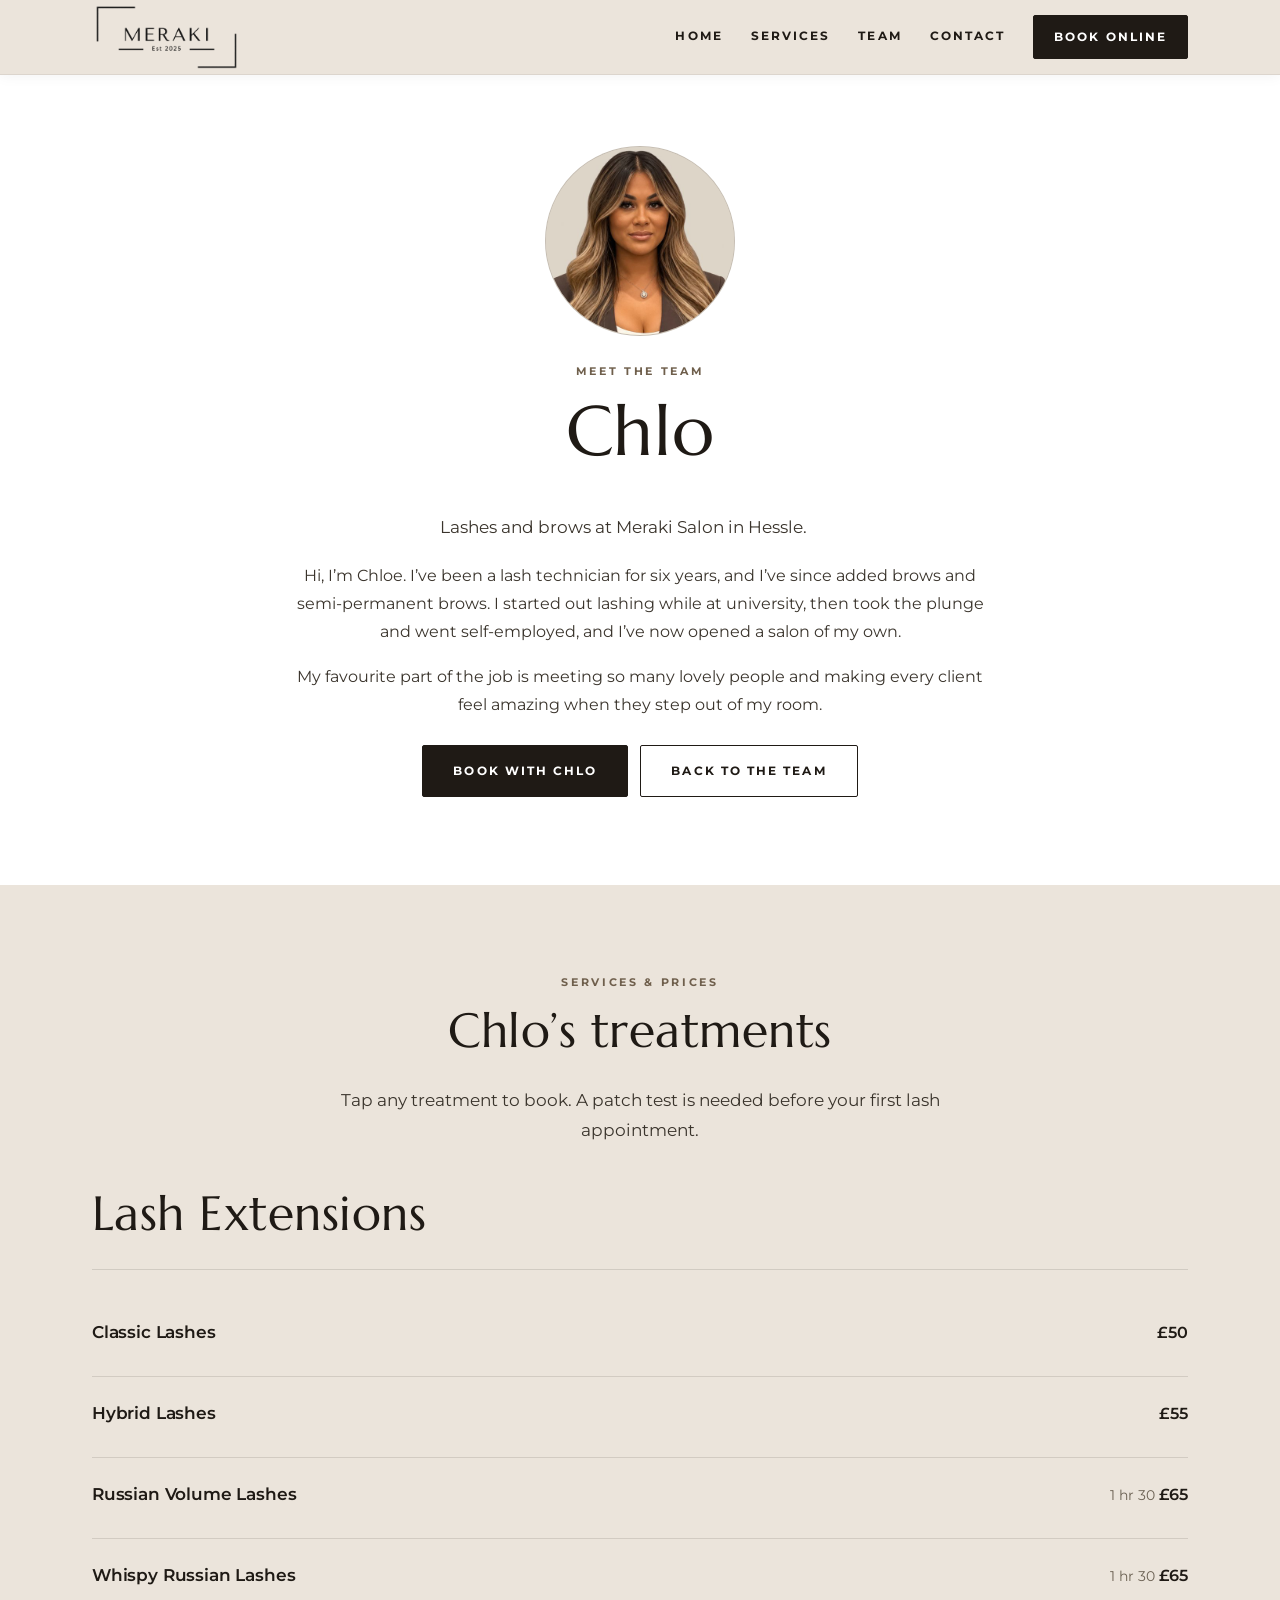
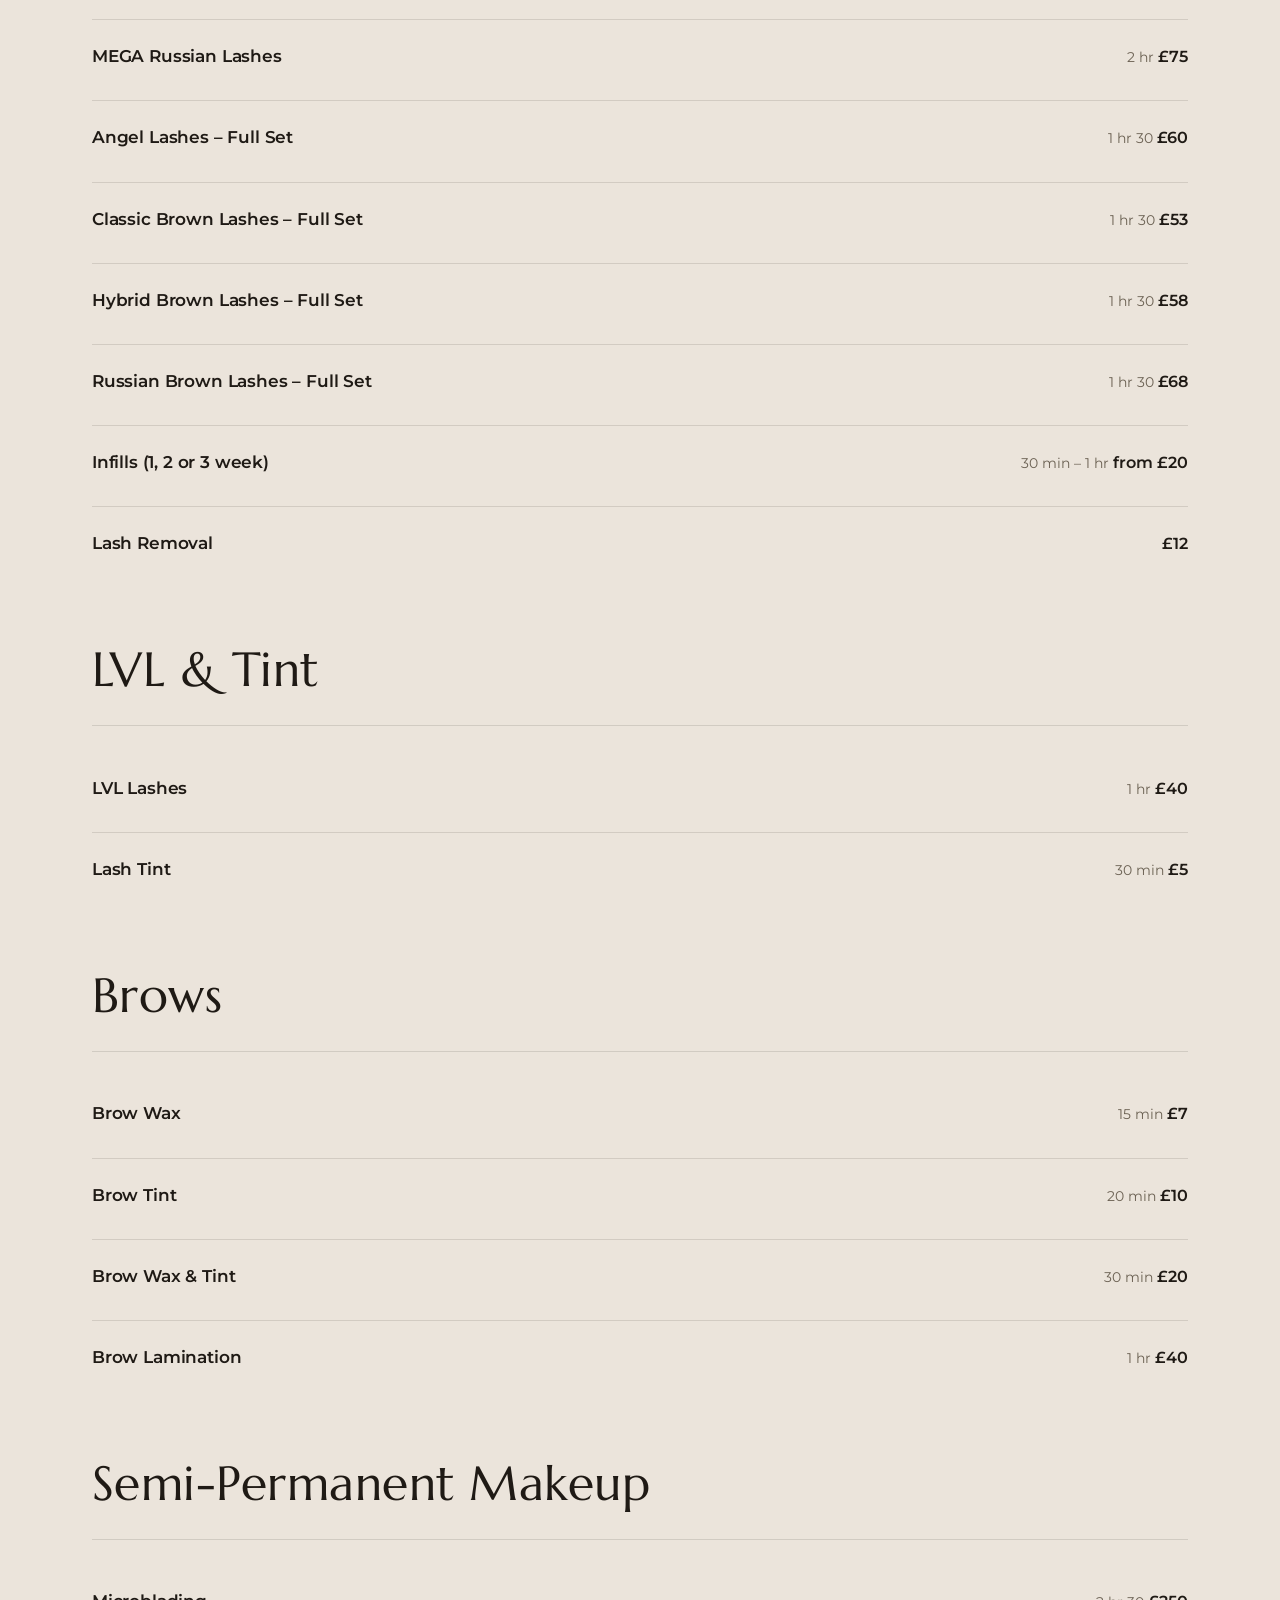
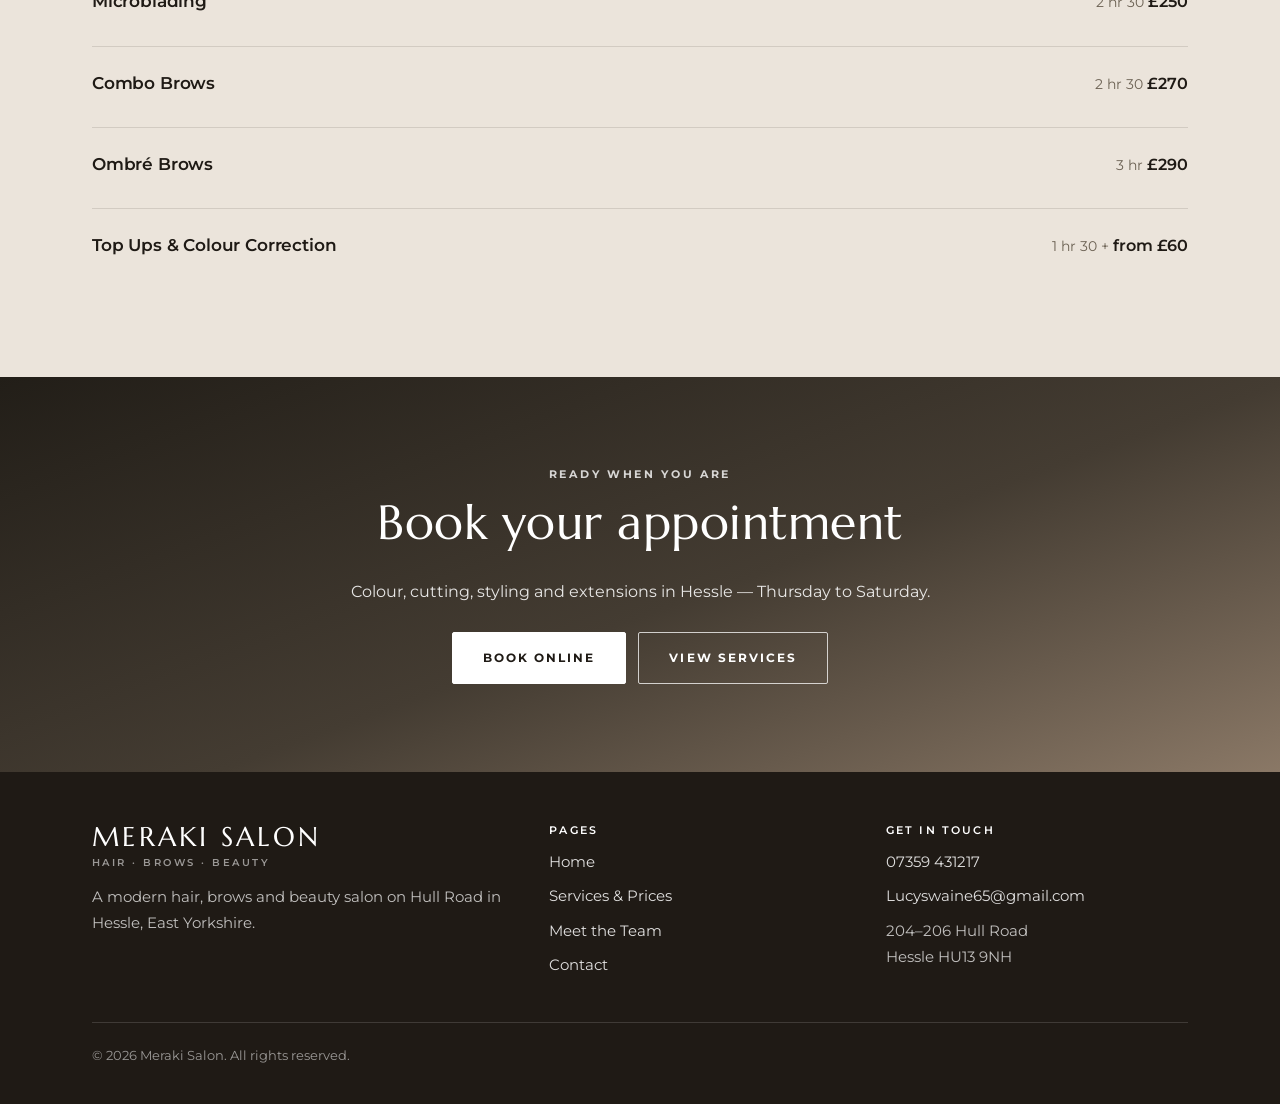
==== commit b974568f: "Chlo: short bio on her page Co-Authored-By: Claude Sonnet 5.5 <noreply@anthropic.com>" ====
--- a/chlo.html
+++ b/chlo.html
@@ -58,6 +58,8 @@
     <span class="eyebrow">Meet the team</span>
     <h1>Chlo</h1>
     <p class="lede">Lashes and brows at Meraki Salon in Hessle.</p>
+    <p>Hi, I&rsquo;m Chloe. I&rsquo;ve been a lash technician for six years, and I&rsquo;ve since added brows and semi-permanent brows. I started out lashing while at university, then took the plunge and went self-employed, and I&rsquo;ve now opened a salon of my own.</p>
+    <p>My favourite part of the job is meeting so many lovely people and making every client feel amazing when they step out of my room.</p>
     <div class="btn-row" style="justify-content:center">
       <a class="btn" href="https://bookings.gettimely.com/cclashes1/book" target="_blank" rel="noopener">Book with Chlo</a>
       <a class="btn btn--ghost" href="/#team">Back to the team</a>
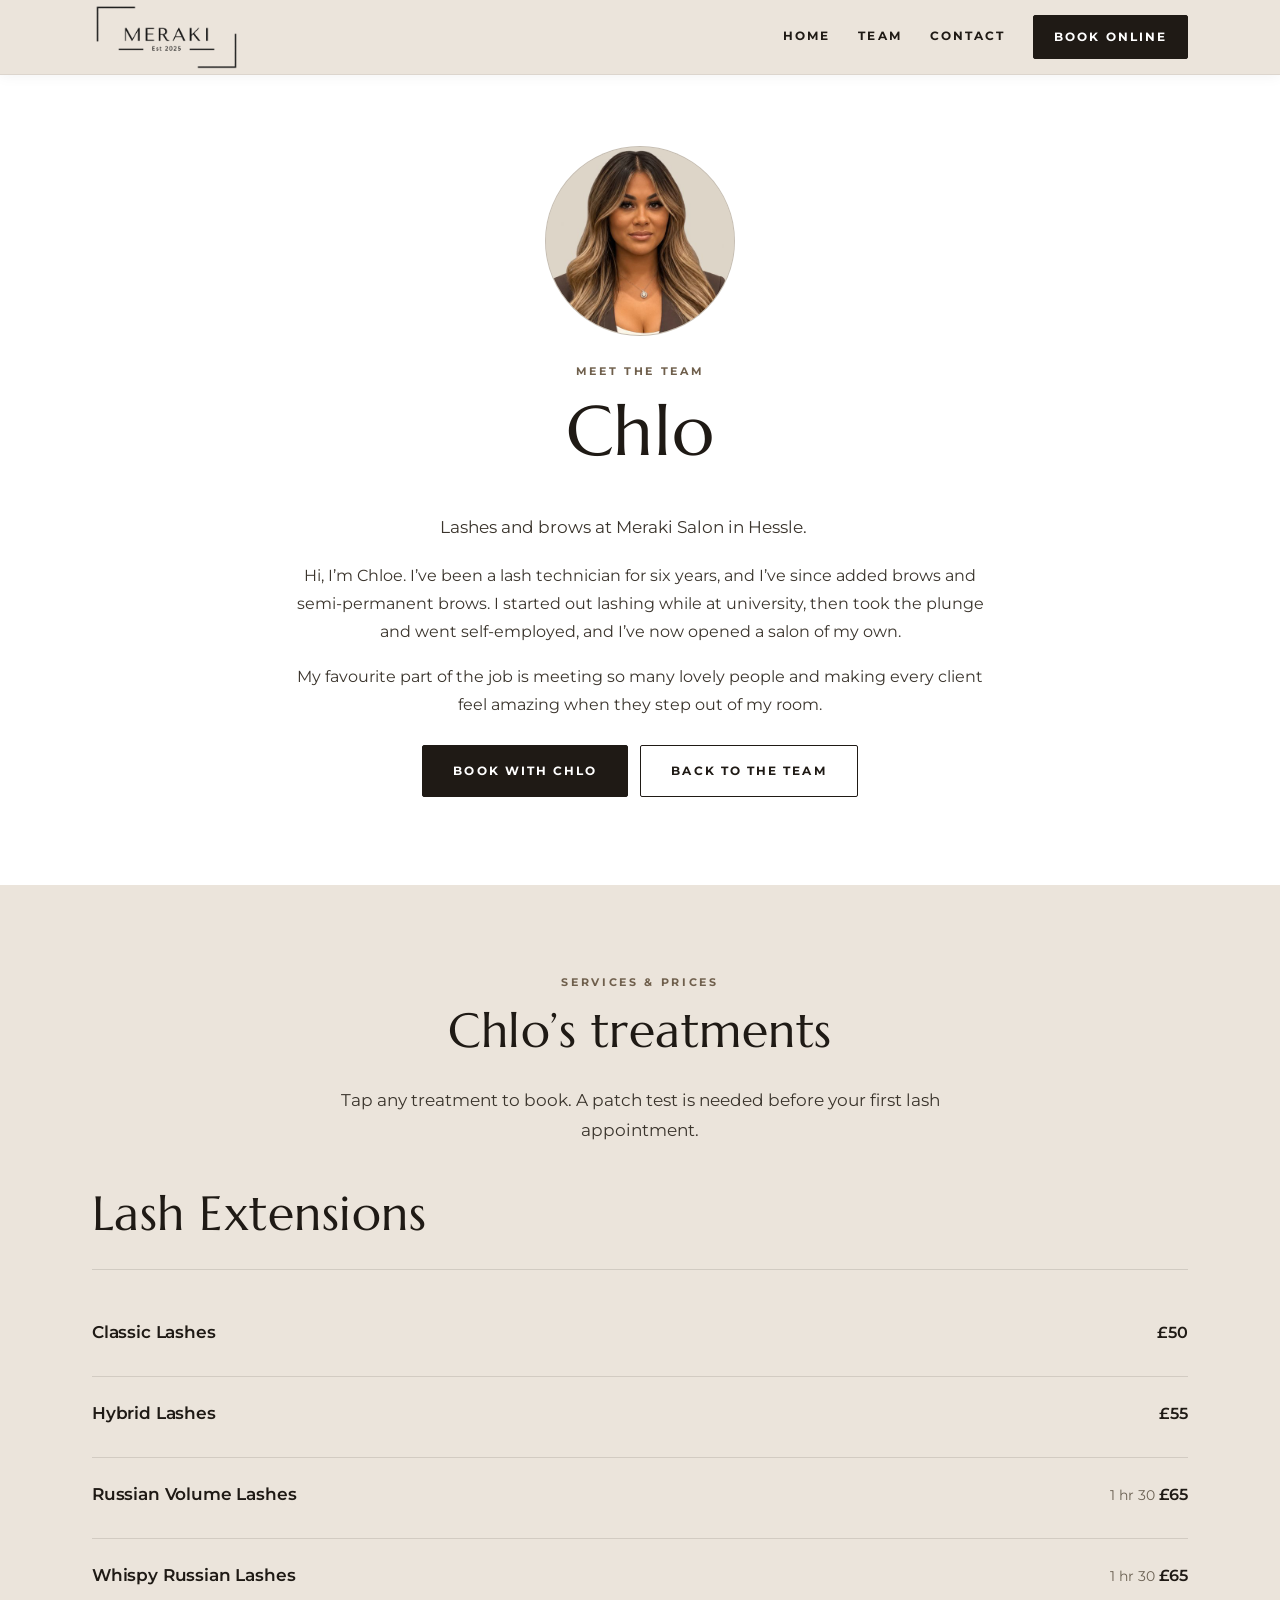
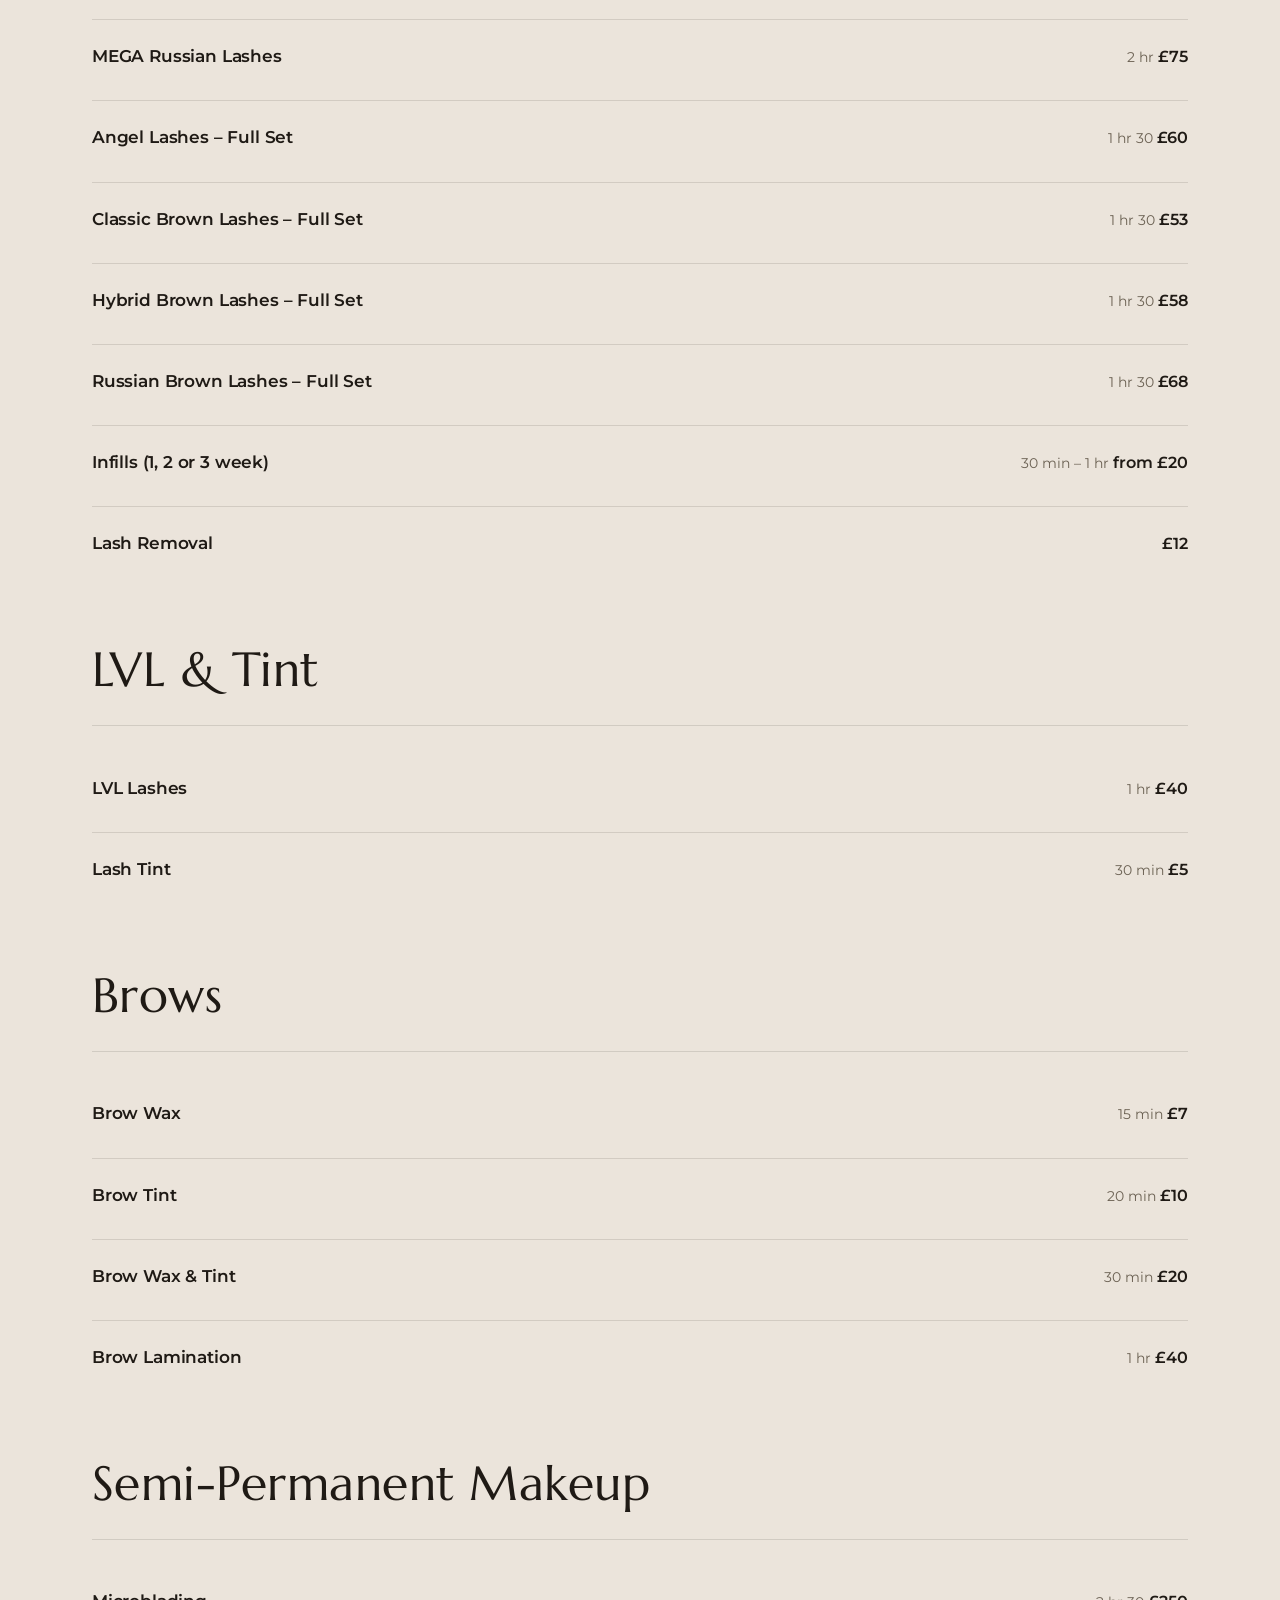
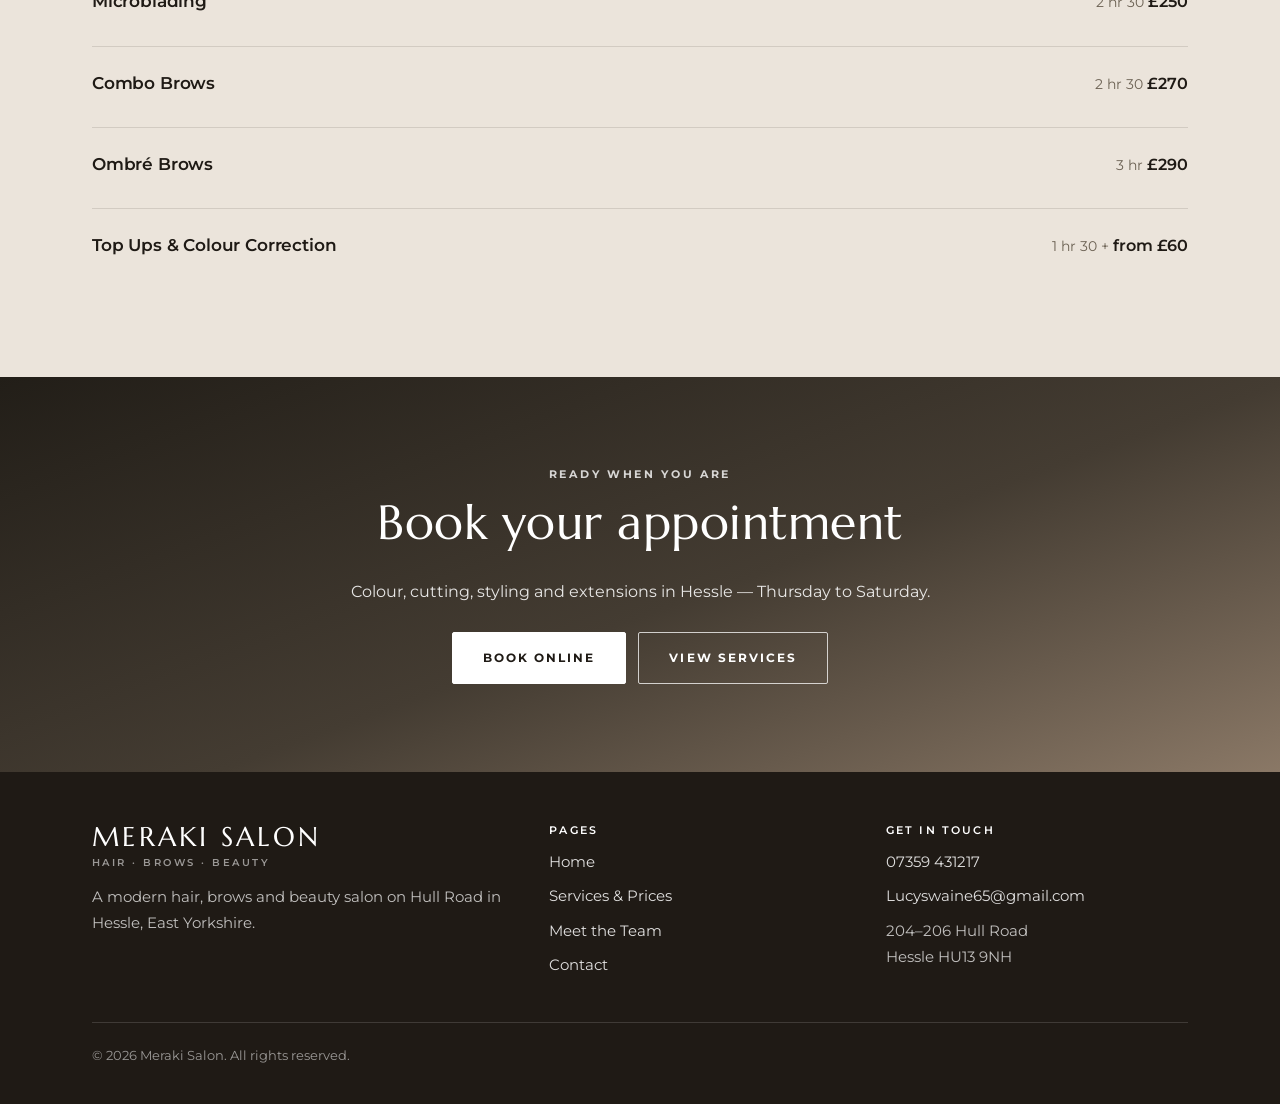
==== commit 5814204d: "Hero copy clears the mirror sign, team circles beside the welcome text, Services removed from header" ====
--- a/chlo.html
+++ b/chlo.html
@@ -33,16 +33,6 @@
     <button class="nav-toggle" aria-label="Menu" aria-expanded="false"><i></i><i></i><i></i></button>
     <nav class="nav">
       <a href="/">Home</a>
-      <span class="has-drop">
-        <a href="/services">Services</a>
-        <span class="drop">
-          <a href="/services">All Services &amp; Prices</a>
-          <a href="/services#packages">Packages</a>
-          <a href="/services#colour">Hair Colouring</a>
-          <a href="/services#cutting">Cutting</a>
-          <a href="/services#styling">Styling &amp; Treatments</a>
-        </span>
-      </span>
       <a href="/#team">Team</a>
       <a href="/contact">Contact</a>
       <a class="btn btn--ghost nav-gift" href="tel:+447359431217">Call&nbsp;Lucy</a>
--- a/css/site.css
+++ b/css/site.css
@@ -260,9 +260,8 @@
 .hero .btn-row{justify-content:center;}
 .hero-tags{justify-content:center;}
 /* short viewports: the sign on the middle mirror needs clearing */
-@media(min-width:901px) and (max-height:820px){
-  .hero .hero-tags{display:none;}
-  .hero .eyebrow{display:none;}
+@media(min-width:901px){
+  .hero .hero-tags,.hero .eyebrow{display:none;}
   .hero .hero-sub{margin-bottom:1.3em;}
 }
 .hero h1,.hero p{color:#fff;}
@@ -581,3 +580,13 @@
 .team-card .team-photo{width:100%;}
 .team-role{flex:1 1 auto;}
 .team{align-items:stretch;}
+
+/* welcome: text left, team circles right */
+.welcome{display:grid;grid-template-columns:1.1fr 1fr;gap:64px;align-items:center;}
+.welcome-text .btn-row{margin-top:1.6em;}
+.welcome-team{text-align:center;}
+.welcome-team .eyebrow{display:block;margin-bottom:1.6em;}
+.welcome-team .team{flex-wrap:wrap;justify-content:center;gap:26px 18px;}
+.welcome-team .team-card{flex:0 0 calc(33.333% - 12px);max-width:none;}
+.welcome-team .team-card h3{font-size:1.15rem;}
+@media(max-width:900px){.welcome{grid-template-columns:1fr;gap:48px;}}
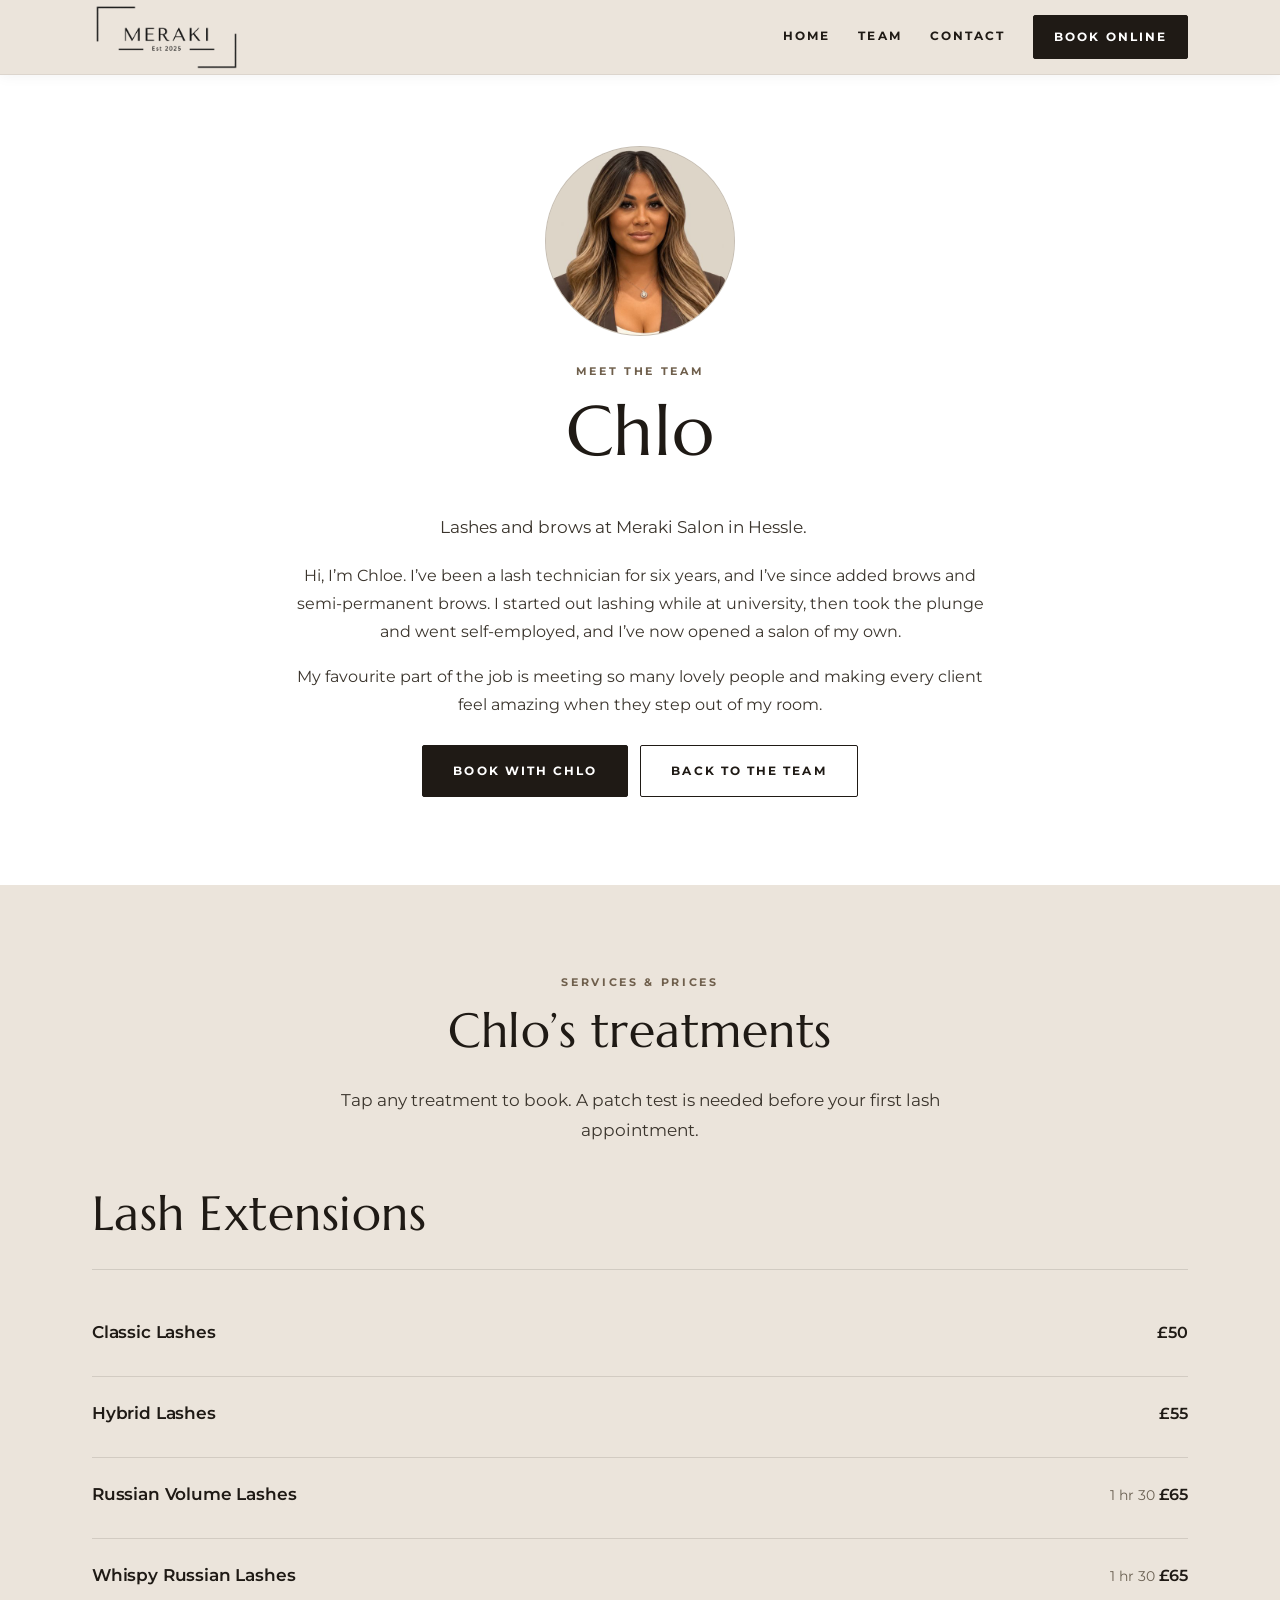
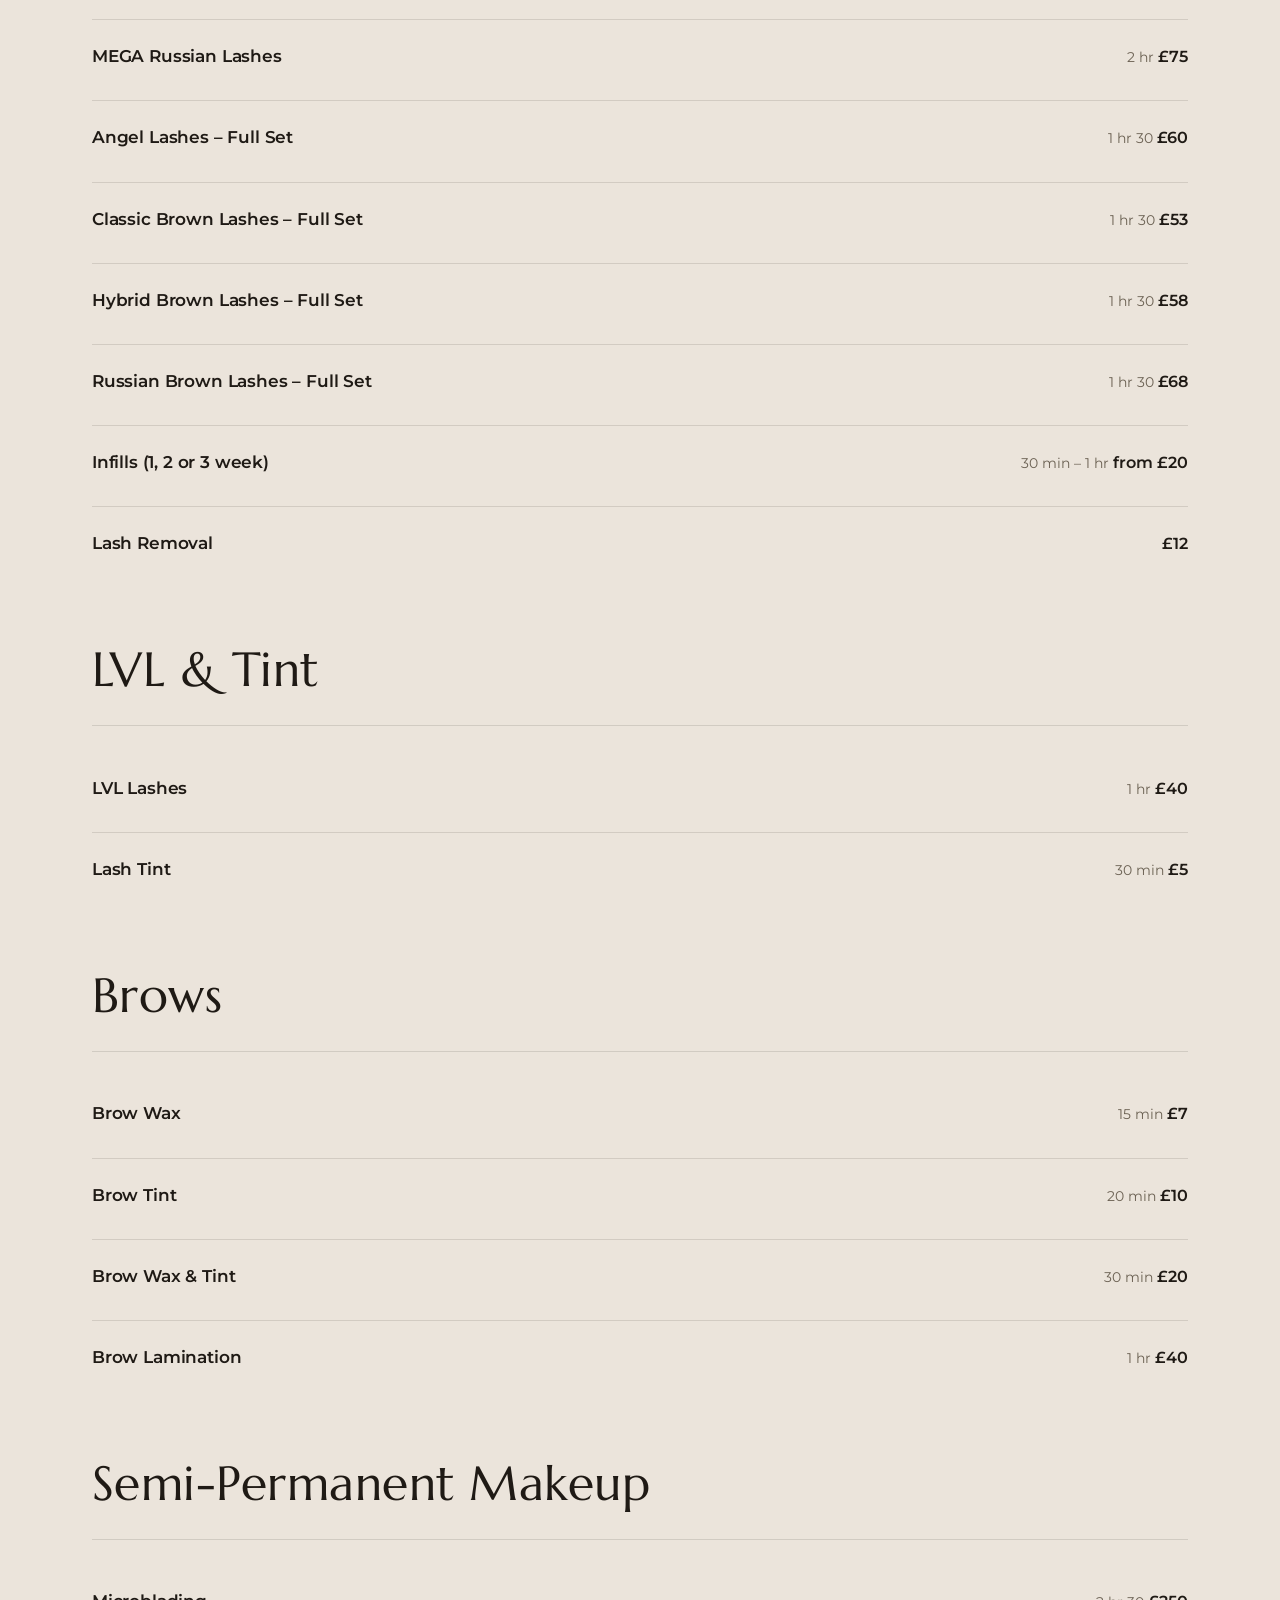
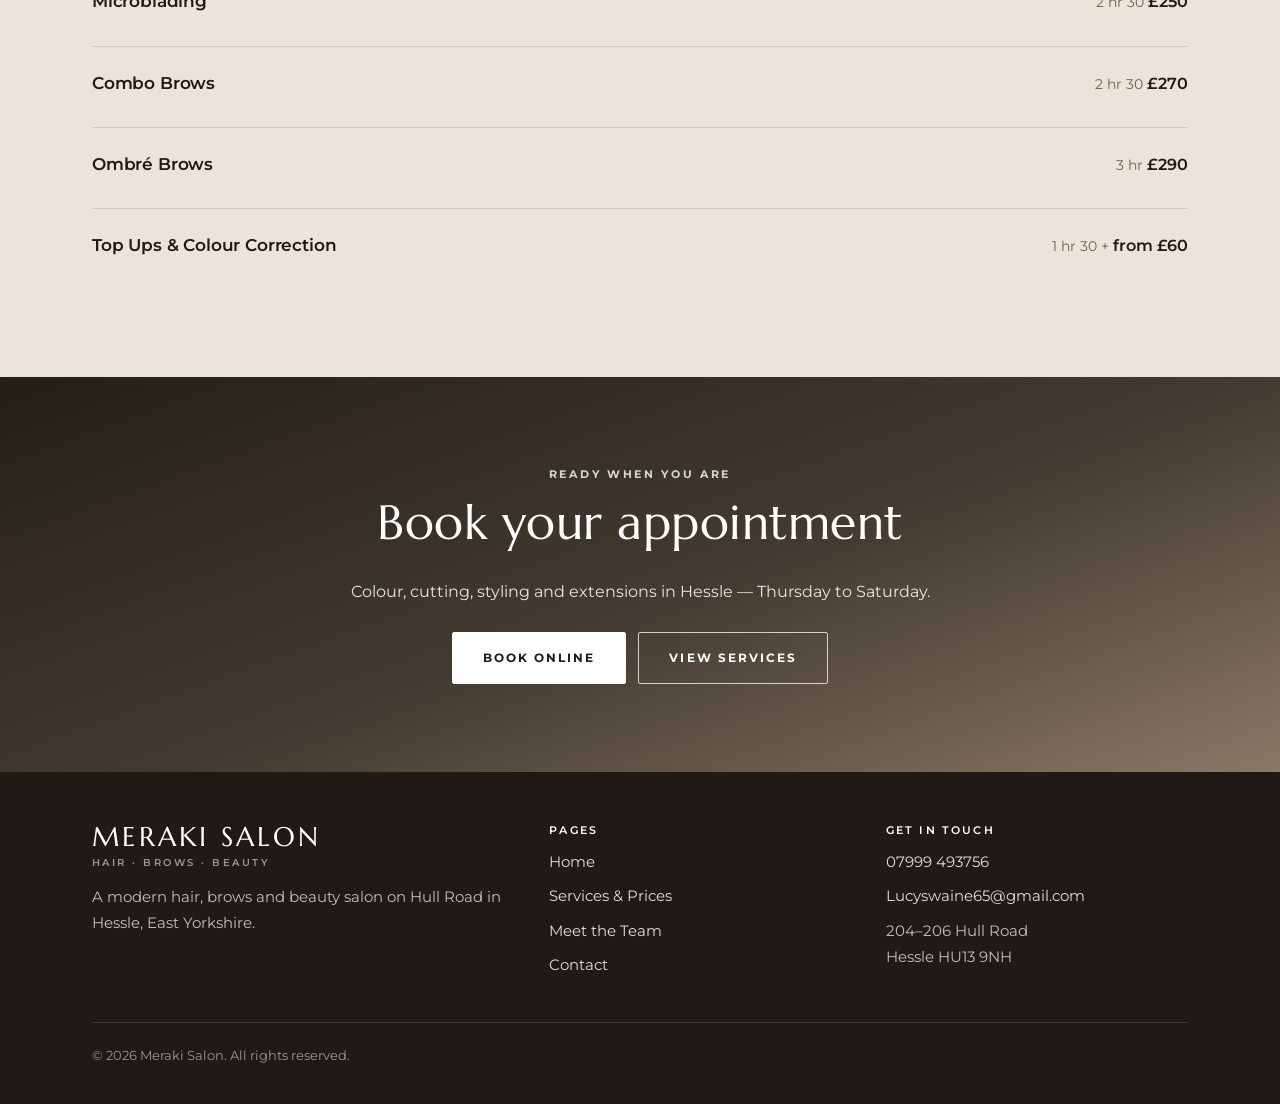
==== commit ae86ccfb: "Salon phone number 07999 493756 across the site Co-Authored-By: Claude Sonnet 5.5 <noreply@anthropic" ====
--- a/chlo.html
+++ b/chlo.html
@@ -35,7 +35,7 @@
       <a href="/">Home</a>
       <a href="/#team">Team</a>
       <a href="/contact">Contact</a>
-      <a class="btn btn--ghost nav-gift" href="tel:+447359431217">Call&nbsp;Lucy</a>
+      <a class="btn btn--ghost nav-gift" href="tel:+447999493756">Call&nbsp;Us</a>
       <a class="btn" href="https://www.fresha.com/book-now/lucy-swaine-hairdressing-fx5bd5df/all-offer?pId=1186600" target="_blank" rel="noopener">Book&nbsp;Online</a>
       <span class="nav-wordmark" aria-hidden="true">Meraki Salon</span>
     </nav>
@@ -195,7 +195,7 @@
       <div>
         <h4>Get in touch</h4>
         <ul>
-          <li><a href="tel:+447359431217">07359 431217</a></li>
+          <li><a href="tel:+447999493756">07999 493756</a></li>
           <li><a href="mailto:Lucyswaine65@gmail.com">Lucyswaine65@gmail.com</a></li>
           <li>204&ndash;206 Hull Road<br>Hessle HU13 9NH</li>
         </ul>
